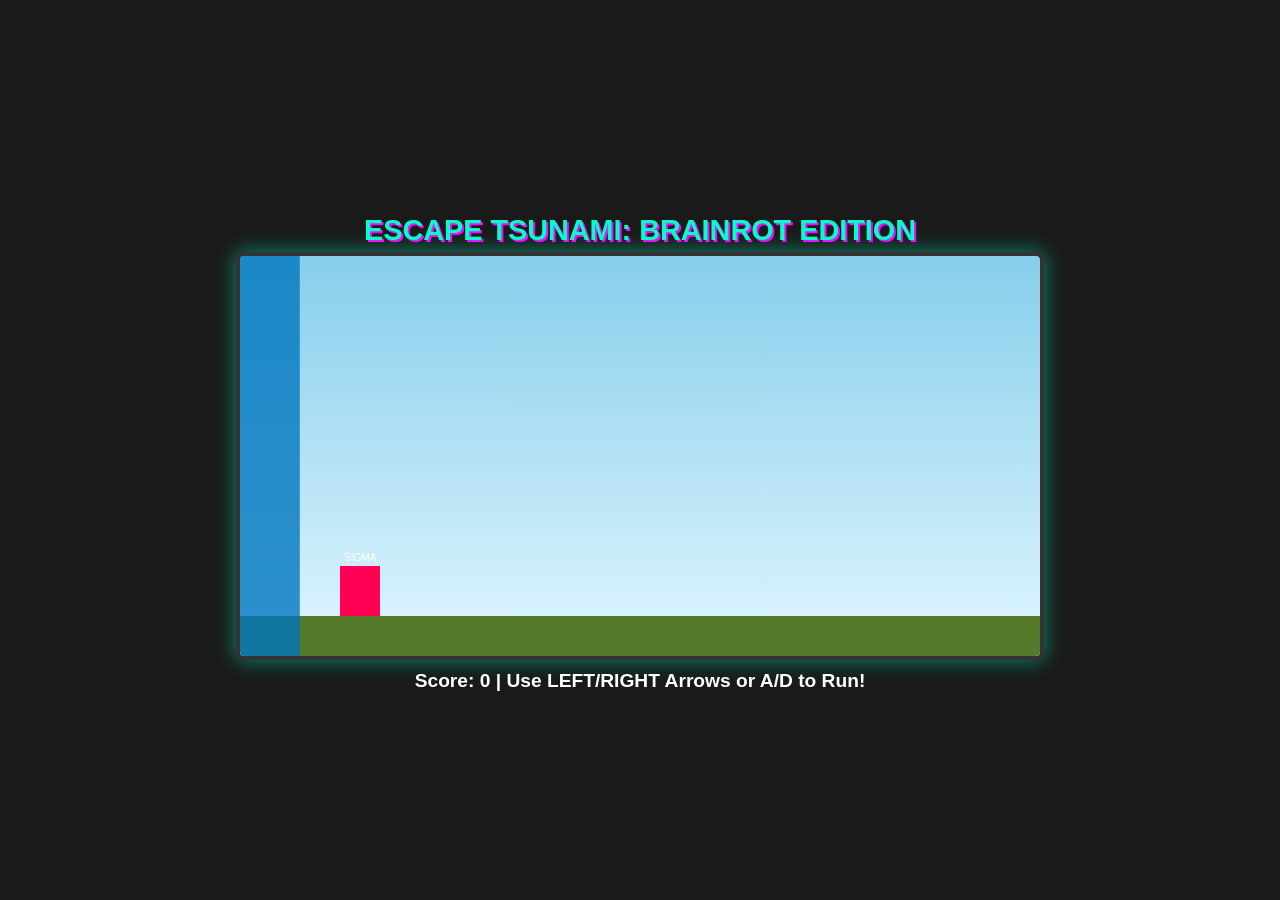
==== index.html @ 39f47ff9 "Revamp styling and game mechanics in index.html" ====
<!DOCTYPE html>
<html lang="en">
<head>
    <meta charset="UTF-8">
    <meta name="viewport" content="width=device-width, initial-scale=1.0">
    <title>Escape Tsunami: Brainrot Edition</title>
    <style>
        body {
            margin: 0;
            padding: 0;
            background: #1a1a1a;
            color: #ffffff;
            font-family: 'Segoe UI', Tahoma, Geneva, Verdana, sans-serif;
            display: flex;
            flex-direction: column;
            align-items: center;
            justify-content: center;
            height: 100vh;
            overflow: hidden;
        }
        h1 {
            margin: 5px;
            font-size: 1.8rem;
            color: #00ffcc;
            text-shadow: 2px 2px #ff00ff;
        }
        #game-container {
            position: relative;
            box-shadow: 0 0 20px rgba(0, 255, 204, 0.5);
            border: 4px solid #333;
            border-radius: 8px;
            overflow: hidden;
        }
        canvas {
            background: linear-gradient(to bottom, #87CEEB, #E0F6FF);
            display: block;
        }
        #ui {
            margin-top: 10px;
            font-size: 1.2rem;
            font-weight: bold;
        }
    </style>
</head>
<body>

    <h1>ESCAPE TSUNAMI: BRAINROT EDITION</h1>
    <div id="game-container">
        <canvas id="gameCanvas" width="800" height="400"></canvas>
    </div>
    <div id="ui">Score: <span id="scoreVal">0</span> | Use LEFT/RIGHT Arrows or A/D to Run!</div>

    <script>
        const canvas = document.getElementById("gameCanvas");
        const ctx = canvas.getContext("2d");
        const scoreEl = document.getElementById("scoreVal");

        let score = 0;
        let isGameOver = false;

        // Player object
        let player = {
            x: 100,
            y: 310,
            width: 40,
            height: 50,
            speed: 6,
            dx: 0,
            color: "#ff0055"
        };

        // Tsunami wave chasing the player
        let tsunami = {
            x: -300,
            y: 0,
            width: 250,
            height: 400,
            speed: 1.8
        };

        // Collectibles (Meme items)
        let collectibles = [];
        let spawnTimer = 0;

        let keys = {};

        window.addEventListener("keydown", (e) => {
            keys[e.key] = true;
            if (e.key === " " && isGameOver) {
                resetGame();
            }
        });

        window.addEventListener("keyup", (e) => {
            keys[e.key] = false;
        });

        function spawnCollectible() {
            collectibles.push({
                x: canvas.width + Math.random() * 200,
                y: 320,
                width: 30,
                height: 30,
                text: ["SKIBIDI", "RIZZ", "SIGMA", "GYATT"][Math.floor(Math.random() * 4)]
            });
        }

        function update() {
            if (isGameOver) return;

            // Player movement
            if (keys["ArrowLeft"] || keys["a"] || keys["A"]) {
                player.x -= player.speed;
            }
            if (keys["ArrowRight"] || keys["d"] || keys["D"]) {
                player.x += player.speed;
            }

            // Boundaries
            if (player.x < 0) player.x = 0;
            if (player.x > canvas.width - player.width) player.x = canvas.width - player.width;

            // Tsunami advances slowly, speeds up with score
            tsunami.x += tsunami.speed + (score * 0.02);

            // Check if tsunami catches player
            if (tsunami.x + tsunami.width > player.x) {
                isGameOver = true;
            }

            // Spawn collectibles
            spawnTimer++;
            if (spawnTimer > 90) {
                spawnCollectible();
                spawnTimer = 0;
            }

            // Move and check collectibles
            for (let i = collectibles.length - 1; i >= 0; i--) {
                collectibles[i].x -= 3;

                // Collision with player
                if (
                    player.x < collectibles[i].x + collectibles[i].width &&
                    player.x + player.width > collectibles[i].x &&
                    player.y < collectibles[i].y + collectibles[i].height &&
                    player.y + player.height > collectibles[i].y
                ) {
                    score += 10;
                    scoreEl.innerText = score;
                    collectibles.splice(i, 1);
                } else if (collectibles[i] && collectibles[i].x < -50) {
                    collectibles.splice(i, 1);
                }
            }
        }

        function draw() {
            // Clear canvas
            ctx.clearRect(0, 0, canvas.width, canvas.height);

            // Draw ground
            ctx.fillStyle = "#557a2b";
            ctx.fillRect(0, 360, canvas.width, 40);

            // Draw player
            ctx.fillStyle = player.color;
            ctx.fillRect(player.x, player.y, player.width, player.height);
            ctx.fillStyle = "#ffffff";
            ctx.font = "10px sans-serif";
            ctx.fillText("SIGMA", player.x + 4, player.y - 5);

            // Draw collectibles
            ctx.fillStyle = "#ffd700";
            ctx.font = "12px bold sans-serif";
            collectibles.forEach(item => {
                ctx.fillRect(item.x, item.y, item.width, item.height);
                ctx.fillStyle = "#000";
                ctx.fillText(item.text, item.x - 5, item.y - 5);
                ctx.fillStyle = "#ffd700";
            });

            // Draw Tsunami Wave
            ctx.fillStyle = "rgba(0, 119, 190, 0.8)";
            ctx.fillRect(tsunami.x, tsunami.y, tsunami.width, tsunami.height);
            ctx.fillStyle = "#ffffff";
            ctx.font = "20px bold sans-serif";
            ctx.fillText("TSUNAMI OF RIZZ", tsunami.x + 20, 50);

            // Game Over screen
            if (isGameOver) {
                ctx.fillStyle = "rgba(0, 0, 0, 0.7)";
                ctx.fillRect(0, 0, canvas.width, canvas.height);
                ctx.fillStyle = "#ff0055";
                ctx.font = "30px sans-serif";
                ctx.fillText("GAME OVER - THE WAVE GOT YOU", 150, 180);
                ctx.fillStyle = "#ffffff";
                ctx.font = "16px sans-serif";
                ctx.fillText("Press SPACEBAR to restart", 290, 220);
            }
        }

        function resetGame() {
            player.x = 100;
            tsunami.x = -300;
            score = 0;
            scoreEl.innerText = score;
            collectibles = [];
            isGameOver = false;
        }

        function loop() {
            update();
            draw();
            requestAnimationFrame(loop);
        }

        loop();
    </script>
</body>
</html>
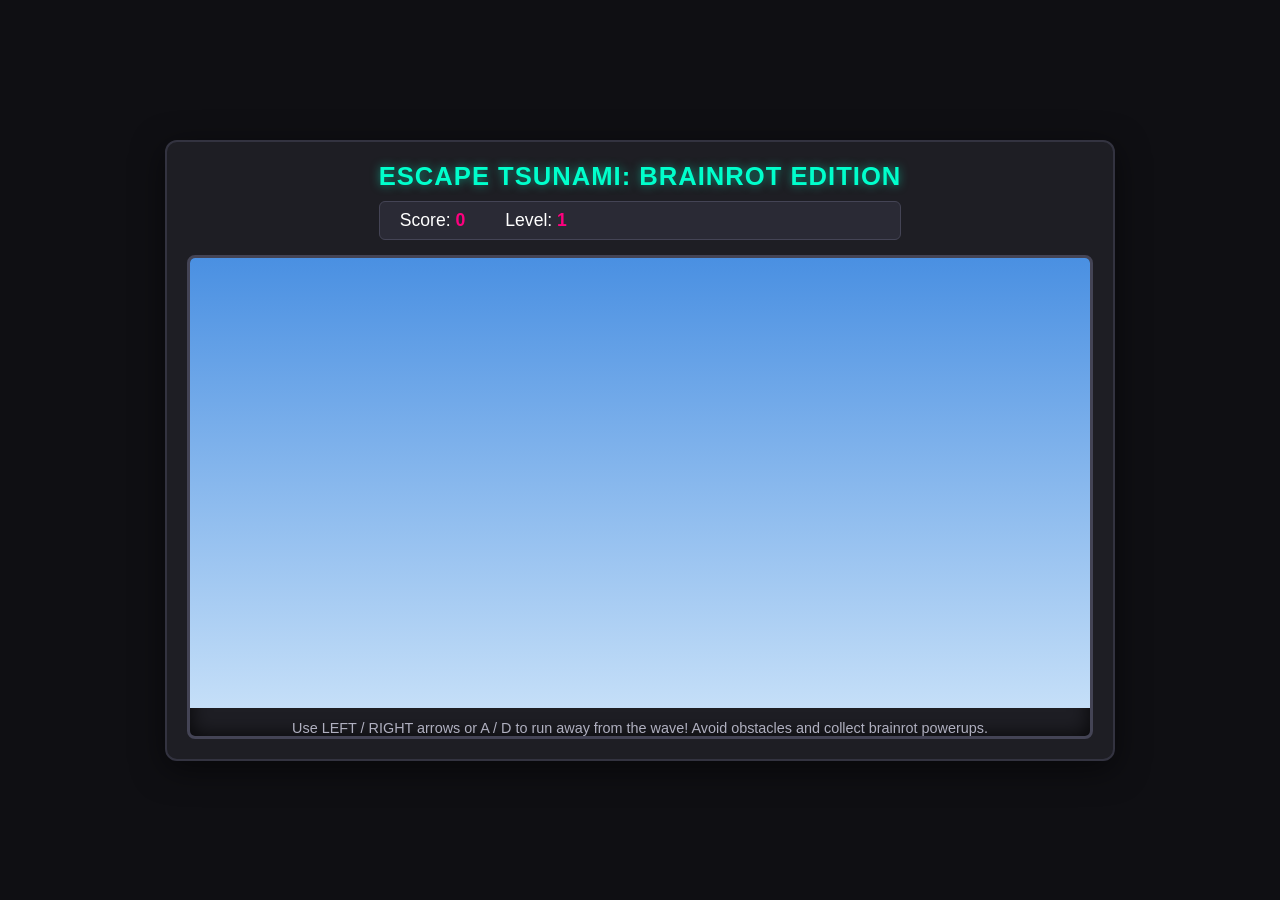
==== commit a69d7315: "Refactor index.html to use external stylesheet and script" ====
--- a/index.html
+++ b/index.html
@@ -4,218 +4,25 @@
     <meta charset="UTF-8">
     <meta name="viewport" content="width=device-width, initial-scale=1.0">
     <title>Escape Tsunami: Brainrot Edition</title>
-    <style>
-        body {
-            margin: 0;
-            padding: 0;
-            background: #1a1a1a;
-            color: #ffffff;
-            font-family: 'Segoe UI', Tahoma, Geneva, Verdana, sans-serif;
-            display: flex;
-            flex-direction: column;
-            align-items: center;
-            justify-content: center;
-            height: 100vh;
-            overflow: hidden;
-        }
-        h1 {
-            margin: 5px;
-            font-size: 1.8rem;
-            color: #00ffcc;
-            text-shadow: 2px 2px #ff00ff;
-        }
-        #game-container {
-            position: relative;
-            box-shadow: 0 0 20px rgba(0, 255, 204, 0.5);
-            border: 4px solid #333;
-            border-radius: 8px;
-            overflow: hidden;
-        }
-        canvas {
-            background: linear-gradient(to bottom, #87CEEB, #E0F6FF);
-            display: block;
-        }
-        #ui {
-            margin-top: 10px;
-            font-size: 1.2rem;
-            font-weight: bold;
-        }
-    </style>
+    <link rel="stylesheet" href="style.css">
 </head>
 <body>
 
-    <h1>ESCAPE TSUNAMI: BRAINROT EDITION</h1>
-    <div id="game-container">
-        <canvas id="gameCanvas" width="800" height="400"></canvas>
+    <div id="game-wrapper">
+        <header>
+            <h1>ESCAPE TSUNAMI: BRAINROT EDITION</h1>
+            <div id="stats-bar">
+                <span>Score: <strong id="scoreVal">0</strong></span>
+                <span>Level: <strong id="levelVal">1</strong></span>
+            </div>
+        </header>
+
+        <div id="game-container">
+            <canvas id="gameCanvas" width="900" height="450"></canvas>
+            <div id="instructions">Use LEFT / RIGHT arrows or A / D to run away from the wave! Avoid obstacles and collect brainrot powerups.</div>
+        </div>
     </div>
-    <div id="ui">Score: <span id="scoreVal">0</span> | Use LEFT/RIGHT Arrows or A/D to Run!</div>
 
-    <script>
-        const canvas = document.getElementById("gameCanvas");
-        const ctx = canvas.getContext("2d");
-        const scoreEl = document.getElementById("scoreVal");
-
-        let score = 0;
-        let isGameOver = false;
-
-        // Player object
-        let player = {
-            x: 100,
-            y: 310,
-            width: 40,
-            height: 50,
-            speed: 6,
-            dx: 0,
-            color: "#ff0055"
-        };
-
-        // Tsunami wave chasing the player
-        let tsunami = {
-            x: -300,
-            y: 0,
-            width: 250,
-            height: 400,
-            speed: 1.8
-        };
-
-        // Collectibles (Meme items)
-        let collectibles = [];
-        let spawnTimer = 0;
-
-        let keys = {};
-
-        window.addEventListener("keydown", (e) => {
-            keys[e.key] = true;
-            if (e.key === " " && isGameOver) {
-                resetGame();
-            }
-        });
-
-        window.addEventListener("keyup", (e) => {
-            keys[e.key] = false;
-        });
-
-        function spawnCollectible() {
-            collectibles.push({
-                x: canvas.width + Math.random() * 200,
-                y: 320,
-                width: 30,
-                height: 30,
-                text: ["SKIBIDI", "RIZZ", "SIGMA", "GYATT"][Math.floor(Math.random() * 4)]
-            });
-        }
-
-        function update() {
-            if (isGameOver) return;
-
-            // Player movement
-            if (keys["ArrowLeft"] || keys["a"] || keys["A"]) {
-                player.x -= player.speed;
-            }
-            if (keys["ArrowRight"] || keys["d"] || keys["D"]) {
-                player.x += player.speed;
-            }
-
-            // Boundaries
-            if (player.x < 0) player.x = 0;
-            if (player.x > canvas.width - player.width) player.x = canvas.width - player.width;
-
-            // Tsunami advances slowly, speeds up with score
-            tsunami.x += tsunami.speed + (score * 0.02);
-
-            // Check if tsunami catches player
-            if (tsunami.x + tsunami.width > player.x) {
-                isGameOver = true;
-            }
-
-            // Spawn collectibles
-            spawnTimer++;
-            if (spawnTimer > 90) {
-                spawnCollectible();
-                spawnTimer = 0;
-            }
-
-            // Move and check collectibles
-            for (let i = collectibles.length - 1; i >= 0; i--) {
-                collectibles[i].x -= 3;
-
-                // Collision with player
-                if (
-                    player.x < collectibles[i].x + collectibles[i].width &&
-                    player.x + player.width > collectibles[i].x &&
-                    player.y < collectibles[i].y + collectibles[i].height &&
-                    player.y + player.height > collectibles[i].y
-                ) {
-                    score += 10;
-                    scoreEl.innerText = score;
-                    collectibles.splice(i, 1);
-                } else if (collectibles[i] && collectibles[i].x < -50) {
-                    collectibles.splice(i, 1);
-                }
-            }
-        }
-
-        function draw() {
-            // Clear canvas
-            ctx.clearRect(0, 0, canvas.width, canvas.height);
-
-            // Draw ground
-            ctx.fillStyle = "#557a2b";
-            ctx.fillRect(0, 360, canvas.width, 40);
-
-            // Draw player
-            ctx.fillStyle = player.color;
-            ctx.fillRect(player.x, player.y, player.width, player.height);
-            ctx.fillStyle = "#ffffff";
-            ctx.font = "10px sans-serif";
-            ctx.fillText("SIGMA", player.x + 4, player.y - 5);
-
-            // Draw collectibles
-            ctx.fillStyle = "#ffd700";
-            ctx.font = "12px bold sans-serif";
-            collectibles.forEach(item => {
-                ctx.fillRect(item.x, item.y, item.width, item.height);
-                ctx.fillStyle = "#000";
-                ctx.fillText(item.text, item.x - 5, item.y - 5);
-                ctx.fillStyle = "#ffd700";
-            });
-
-            // Draw Tsunami Wave
-            ctx.fillStyle = "rgba(0, 119, 190, 0.8)";
-            ctx.fillRect(tsunami.x, tsunami.y, tsunami.width, tsunami.height);
-            ctx.fillStyle = "#ffffff";
-            ctx.font = "20px bold sans-serif";
-            ctx.fillText("TSUNAMI OF RIZZ", tsunami.x + 20, 50);
-
-            // Game Over screen
-            if (isGameOver) {
-                ctx.fillStyle = "rgba(0, 0, 0, 0.7)";
-                ctx.fillRect(0, 0, canvas.width, canvas.height);
-                ctx.fillStyle = "#ff0055";
-                ctx.font = "30px sans-serif";
-                ctx.fillText("GAME OVER - THE WAVE GOT YOU", 150, 180);
-                ctx.fillStyle = "#ffffff";
-                ctx.font = "16px sans-serif";
-                ctx.fillText("Press SPACEBAR to restart", 290, 220);
-            }
-        }
-
-        function resetGame() {
-            player.x = 100;
-            tsunami.x = -300;
-            score = 0;
-            scoreEl.innerText = score;
-            collectibles = [];
-            isGameOver = false;
-        }
-
-        function loop() {
-            update();
-            draw();
-            requestAnimationFrame(loop);
-        }
-
-        loop();
-    </script>
+    <script src="game.js"></script>
 </body>
 </html>
--- a/style.css
+++ b/style.css
@@ -0,0 +1,70 @@
+body {
+    margin: 0;
+    padding: 0;
+    background: #0f0f13;
+    color: #ffffff;
+    font-family: 'Segoe UI', Tahoma, Geneva, Verdana, sans-serif;
+    display: flex;
+    justify-content: center;
+    align-items: center;
+    height: 100vh;
+    overflow: hidden;
+}
+
+#game-wrapper {
+    display: flex;
+    flex-direction: column;
+    align-items: center;
+    background: #1e1e24;
+    padding: 20px;
+    border-radius: 12px;
+    box-shadow: 0 8px 32px rgba(0, 0, 0, 0.5);
+    border: 2px solid #333340;
+}
+
+header {
+    text-align: center;
+    margin-bottom: 15px;
+}
+
+h1 {
+    margin: 0 0 10px 0;
+    font-size: 1.6rem;
+    color: #00ffcc;
+    text-shadow: 0 0 10px rgba(0, 255, 204, 0.5);
+    letter-spacing: 1px;
+}
+
+#stats-bar {
+    display: flex;
+    gap: 40px;
+    font-size: 1.1rem;
+    background: #2a2a35;
+    padding: 8px 20px;
+    border-radius: 6px;
+    border: 1px solid #444455;
+}
+
+#stats-bar strong {
+    color: #ff007f;
+}
+
+#game-container {
+    position: relative;
+    border-radius: 8px;
+    overflow: hidden;
+    border: 3px solid #444455;
+    box-shadow: inset 0 0 20px rgba(0, 0, 0, 0.8);
+}
+
+canvas {
+    background: linear-gradient(to bottom, #4a90e2, #c5dff8);
+    display: block;
+}
+
+#instructions {
+    margin-top: 12px;
+    font-size: 0.9rem;
+    color: #b0b0c0;
+    text-align: center;
+}
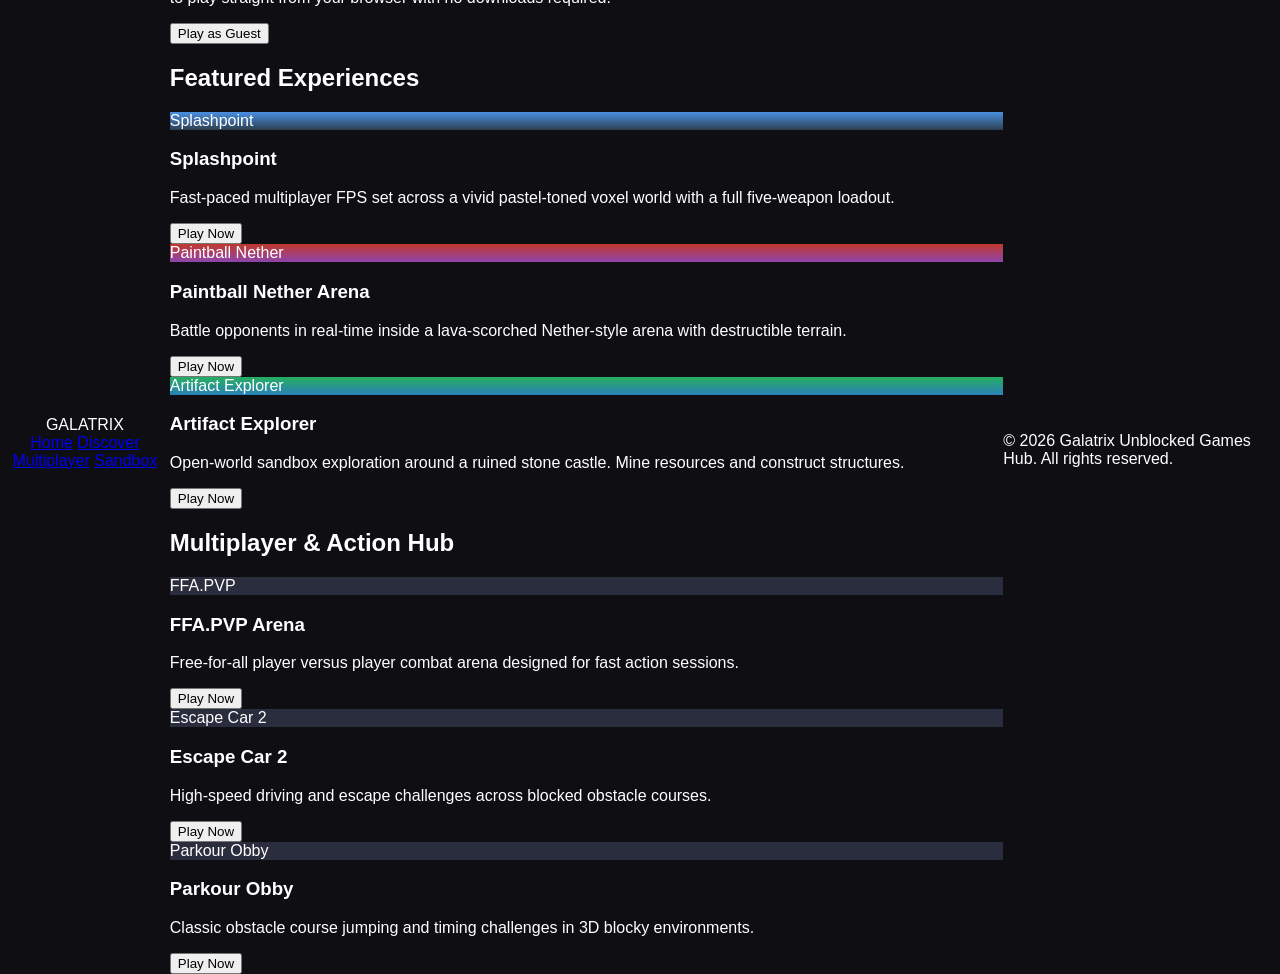
==== commit 4420d0ed: "Revise game title and update page content Updated the title and header for the game page, replacing " ====
--- a/index.html
+++ b/index.html
@@ -3,26 +3,91 @@
 <head>
     <meta charset="UTF-8">
     <meta name="viewport" content="width=device-width, initial-scale=1.0">
-    <title>Escape Tsunami: Brainrot Edition</title>
+    <title>Galatrix Unblocked - Voxel Sandbox Platform</title>
     <link rel="stylesheet" href="style.css">
 </head>
 <body>
 
-    <div id="game-wrapper">
-        <header>
-            <h1>ESCAPE TSUNAMI: BRAINROT EDITION</h1>
-            <div id="stats-bar">
-                <span>Score: <strong id="scoreVal">0</strong></span>
-                <span>Level: <strong id="levelVal">1</strong></span>
+    <header>
+        <div class="logo">GALATRIX</div>
+        <nav>
+            <a href="#" class="active">Home</a>
+            <a href="#games">Discover</a>
+            <a href="#multiplayer">Multiplayer</a>
+            <a href="#sandbox">Sandbox</a>
+        </nav>
+    </header>
+
+    <div class="container">
+        <div class="hero">
+            <h1>The Voxel Sandbox Universe You Can Play Anywhere</h1>
+            <p>Play free browser-based voxel sandbox platform games packed with blocky, immersive worlds. Unblocked and ready to play straight from your browser with no downloads required.</p>
+            <button class="btn" id="welcomeBtn">Play as Guest</button>
+        </div>
+
+        <h2 id="games">Featured Experiences</h2>
+        <div class="grid">
+            <div class="card">
+                <div class="card-img" style="background: linear-gradient(to bottom, #4a90e2, #2c3e50);">Splashpoint</div>
+                <div class="card-content">
+                    <h3>Splashpoint</h3>
+                    <p>Fast-paced multiplayer FPS set across a vivid pastel-toned voxel world with a full five-weapon loadout.</p>
+                    <button class="btn play-btn" data-game="Splashpoint">Play Now</button>
+                </div>
             </div>
-        </header>
 
-        <div id="game-container">
-            <canvas id="gameCanvas" width="900" height="450"></canvas>
-            <div id="instructions">Use LEFT / RIGHT arrows or A / D to run away from the wave! Avoid obstacles and collect brainrot powerups.</div>
+            <div class="card">
+                <div class="card-img" style="background: linear-gradient(to bottom, #c0392b, #8e44ad);">Paintball Nether</div>
+                <div class="card-content">
+                    <h3>Paintball Nether Arena</h3>
+                    <p>Battle opponents in real-time inside a lava-scorched Nether-style arena with destructible terrain.</p>
+                    <button class="btn play-btn" data-game="Paintball Nether Arena">Play Now</button>
+                </div>
+            </div>
+
+            <div class="card">
+                <div class="card-img" style="background: linear-gradient(to bottom, #27ae60, #2980b9);">Artifact Explorer</div>
+                <div class="card-content">
+                    <h3>Artifact Explorer</h3>
+                    <p>Open-world sandbox exploration around a ruined stone castle. Mine resources and construct structures.</p>
+                    <button class="btn play-btn" data-game="Artifact Explorer">Play Now</button>
+                </div>
+            </div>
+        </div>
+
+        <h2 id="multiplayer">Multiplayer & Action Hub</h2>
+        <div class="grid">
+            <div class="card">
+                <div class="card-img" style="background: #2a2d3d;">FFA.PVP</div>
+                <div class="card-content">
+                    <h3>FFA.PVP Arena</h3>
+                    <p>Free-for-all player versus player combat arena designed for fast action sessions.</p>
+                    <button class="btn play-btn" data-game="FFA.PVP Arena">Play Now</button>
+                </div>
+            </div>
+            <div class="card">
+                <div class="card-img" style="background: #2a2d3d;">Escape Car 2</div>
+                <div class="card-content">
+                    <h3>Escape Car 2</h3>
+                    <p>High-speed driving and escape challenges across blocked obstacle courses.</p>
+                    <button class="btn play-btn" data-game="Escape Car 2">Play Now</button>
+                </div>
+            </div>
+            <div class="card">
+                <div class="card-img" style="background: #2a2d3d;">Parkour Obby</div>
+                <div class="card-content">
+                    <h3>Parkour Obby</h3>
+                    <p>Classic obstacle course jumping and timing challenges in 3D blocky environments.</p>
+                    <button class="btn play-btn" data-game="Parkour Obby">Play Now</button>
+                </div>
+            </div>
         </div>
     </div>
 
-    <script src="game.js"></script>
+    <footer>
+        <p>&copy; 2026 Galatrix Unblocked Games Hub. All rights reserved.</p>
+    </footer>
+
+    <script src="app.js"></script>
 </body>
 </html>
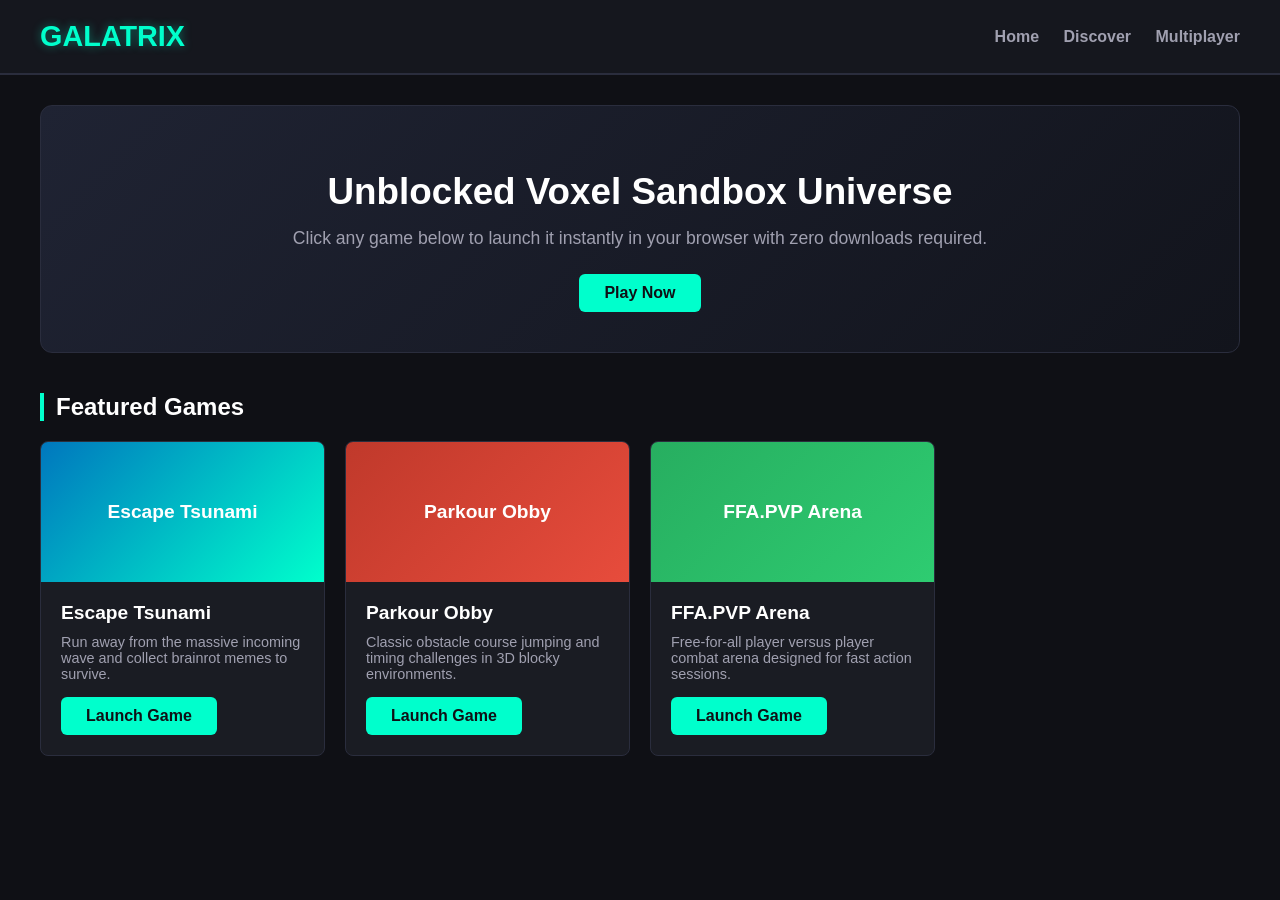
==== commit e62f1f5b: "Update index.html for game hub redesign" ====
--- a/index.html
+++ b/index.html
@@ -3,91 +3,315 @@
 <head>
     <meta charset="UTF-8">
     <meta name="viewport" content="width=device-width, initial-scale=1.0">
-    <title>Galatrix Unblocked - Voxel Sandbox Platform</title>
-    <link rel="stylesheet" href="style.css">
+    <title>Galatrix Unblocked Games Hub</title>
+    <style>
+        :root {
+            --bg-color: #0f1015;
+            --card-bg: #1a1c23;
+            --accent-color: #00ffcc;
+            --text-color: #ffffff;
+            --text-muted: #a0a0b0;
+        }
+        body {
+            margin: 0;
+            padding: 0;
+            background: var(--bg-color);
+            color: var(--text-color);
+            font-family: 'Segoe UI', Tahoma, Geneva, Verdana, sans-serif;
+        }
+        header {
+            background: #15171e;
+            padding: 20px 40px;
+            display: flex;
+            justify-content: space-between;
+            align-items: center;
+            border-bottom: 2px solid #2a2d3d;
+        }
+        .logo {
+            font-size: 1.8rem;
+            font-weight: bold;
+            color: var(--accent-color);
+            text-shadow: 0 0 10px rgba(0, 255, 204, 0.4);
+        }
+        nav a {
+            color: var(--text-muted);
+            text-decoration: none;
+            margin-left: 20px;
+            font-weight: 600;
+        }
+        nav a:hover {
+            color: var(--accent-color);
+        }
+        .container {
+            max-width: 1200px;
+            margin: 30px auto;
+            padding: 0 20px;
+        }
+        .hero {
+            background: linear-gradient(135deg, #1f2333, #12141c);
+            padding: 40px;
+            border-radius: 12px;
+            border: 1px solid #2a2d3d;
+            margin-bottom: 40px;
+            text-align: center;
+        }
+        .hero h1 {
+            font-size: 2.3rem;
+            margin-bottom: 15px;
+            color: var(--text-color);
+        }
+        .hero p {
+            color: var(--text-muted);
+            font-size: 1.1rem;
+            max-width: 800px;
+            margin: 0 auto 25px auto;
+        }
+        .btn {
+            background: var(--accent-color);
+            color: #0f1015;
+            padding: 10px 25px;
+            font-weight: bold;
+            border: none;
+            border-radius: 6px;
+            cursor: pointer;
+            font-size: 1rem;
+            transition: background 0.2s;
+        }
+        .btn:hover {
+            background: #00ccaa;
+        }
+        h2 {
+            border-left: 4px solid var(--accent-color);
+            padding-left: 12px;
+            margin-bottom: 20px;
+            font-size: 1.5rem;
+        }
+        .grid {
+            display: grid;
+            grid-template-columns: repeat(auto-fill, minmax(280px, 1fr));
+            gap: 20px;
+            margin-bottom: 40px;
+        }
+        .card {
+            background: var(--card-bg);
+            border-radius: 8px;
+            overflow: hidden;
+            border: 1px solid #2a2d3d;
+            transition: transform 0.2s, box-shadow 0.2s;
+        }
+        .card:hover {
+            transform: translateY(-5px);
+            box-shadow: 0 10px 20px rgba(0, 0, 0, 0.4);
+        }
+        .card-img {
+            height: 140px;
+            background: #2a2d3d;
+            display: flex;
+            align-items: center;
+            justify-content: center;
+            font-weight: bold;
+            color: #fff;
+            font-size: 1.2rem;
+        }
+        .card-content {
+            padding: 20px;
+        }
+        .card-content h3 {
+            margin: 0 0 10px 0;
+            font-size: 1.2rem;
+        }
+        .card-content p {
+            color: var(--text-muted);
+            font-size: 0.9rem;
+            margin: 0 0 15px 0;
+        }
+        /* Modal Popup Window for Games */
+        #gameModal {
+            position: fixed;
+            top: 0;
+            left: 0;
+            width: 100%;
+            height: 100%;
+            background: rgba(0,0,0,0.85);
+            display: none;
+            justify-content: center;
+            align-items: center;
+            z-index: 1000;
+        }
+        .modal-content {
+            width: 800px;
+            max-width: 95%;
+            background: #1a1c23;
+            border: 2px solid var(--accent-color);
+            border-radius: 8px;
+            overflow: hidden;
+            box-shadow: 0 0 30px rgba(0,255,204,0.3);
+        }
+        .modal-header {
+            background: #15171e;
+            padding: 15px 20px;
+            display: flex;
+            justify-content: space-between;
+            align-items: center;
+            border-bottom: 1px solid #2a2d3d;
+        }
+        .modal-header h3 {
+            margin: 0;
+            color: var(--accent-color);
+        }
+        #closeModal {
+            background: #ff0055;
+            color: white;
+            border: none;
+            padding: 6px 14px;
+            font-weight: bold;
+            cursor: pointer;
+            border-radius: 4px;
+        }
+        .modal-body {
+            padding: 25px;
+            text-align: center;
+        }
+        canvas {
+            background: linear-gradient(to bottom, #4a90e2, #c5dff8);
+            border-radius: 6px;
+            box-shadow: 0 0 15px rgba(0,0,0,0.5);
+            display: block;
+            margin: 0 auto;
+        }
+    </style>
 </head>
 <body>
 
     <header>
         <div class="logo">GALATRIX</div>
         <nav>
-            <a href="#" class="active">Home</a>
-            <a href="#games">Discover</a>
-            <a href="#multiplayer">Multiplayer</a>
-            <a href="#sandbox">Sandbox</a>
+            <a href="#">Home</a>
+            <a href="#">Discover</a>
+            <a href="#">Multiplayer</a>
         </nav>
     </header>
 
     <div class="container">
         <div class="hero">
-            <h1>The Voxel Sandbox Universe You Can Play Anywhere</h1>
-            <p>Play free browser-based voxel sandbox platform games packed with blocky, immersive worlds. Unblocked and ready to play straight from your browser with no downloads required.</p>
-            <button class="btn" id="welcomeBtn">Play as Guest</button>
+            <h1>Unblocked Voxel Sandbox Universe</h1>
+            <p>Click any game below to launch it instantly in your browser with zero downloads required.</p>
+            <button class="btn" onclick="alert('Select any game card below to start playing!')">Play Now</button>
         </div>
 
-        <h2 id="games">Featured Experiences</h2>
+        <h2>Featured Games</h2>
         <div class="grid">
             <div class="card">
-                <div class="card-img" style="background: linear-gradient(to bottom, #4a90e2, #2c3e50);">Splashpoint</div>
+                <div class="card-img" style="background: linear-gradient(135deg, #0077be, #00ffcc);">Escape Tsunami</div>
                 <div class="card-content">
-                    <h3>Splashpoint</h3>
-                    <p>Fast-paced multiplayer FPS set across a vivid pastel-toned voxel world with a full five-weapon loadout.</p>
-                    <button class="btn play-btn" data-game="Splashpoint">Play Now</button>
+                    <h3>Escape Tsunami</h3>
+                    <p>Run away from the massive incoming wave and collect brainrot memes to survive.</p>
+                    <button class="btn play-btn" data-game="Escape Tsunami">Launch Game</button>
                 </div>
             </div>
 
             <div class="card">
-                <div class="card-img" style="background: linear-gradient(to bottom, #c0392b, #8e44ad);">Paintball Nether</div>
+                <div class="card-img" style="background: linear-gradient(135deg, #c0392b, #e74c3c);">Parkour Obby</div>
                 <div class="card-content">
-                    <h3>Paintball Nether Arena</h3>
-                    <p>Battle opponents in real-time inside a lava-scorched Nether-style arena with destructible terrain.</p>
-                    <button class="btn play-btn" data-game="Paintball Nether Arena">Play Now</button>
+                    <h3>Parkour Obby</h3>
+                    <p>Classic obstacle course jumping and timing challenges in 3D blocky environments.</p>
+                    <button class="btn play-btn" data-game="Parkour Obby">Launch Game</button>
                 </div>
             </div>
 
             <div class="card">
-                <div class="card-img" style="background: linear-gradient(to bottom, #27ae60, #2980b9);">Artifact Explorer</div>
-                <div class="card-content">
-                    <h3>Artifact Explorer</h3>
-                    <p>Open-world sandbox exploration around a ruined stone castle. Mine resources and construct structures.</p>
-                    <button class="btn play-btn" data-game="Artifact Explorer">Play Now</button>
-                </div>
-            </div>
-        </div>
-
-        <h2 id="multiplayer">Multiplayer & Action Hub</h2>
-        <div class="grid">
-            <div class="card">
-                <div class="card-img" style="background: #2a2d3d;">FFA.PVP</div>
+                <div class="card-img" style="background: linear-gradient(135deg, #27ae60, #2ecc71);">FFA.PVP Arena</div>
                 <div class="card-content">
                     <h3>FFA.PVP Arena</h3>
                     <p>Free-for-all player versus player combat arena designed for fast action sessions.</p>
-                    <button class="btn play-btn" data-game="FFA.PVP Arena">Play Now</button>
-                </div>
-            </div>
-            <div class="card">
-                <div class="card-img" style="background: #2a2d3d;">Escape Car 2</div>
-                <div class="card-content">
-                    <h3>Escape Car 2</h3>
-                    <p>High-speed driving and escape challenges across blocked obstacle courses.</p>
-                    <button class="btn play-btn" data-game="Escape Car 2">Play Now</button>
-                </div>
-            </div>
-            <div class="card">
-                <div class="card-img" style="background: #2a2d3d;">Parkour Obby</div>
-                <div class="card-content">
-                    <h3>Parkour Obby</h3>
-                    <p>Classic obstacle course jumping and timing challenges in 3D blocky environments.</p>
-                    <button class="btn play-btn" data-game="Parkour Obby">Play Now</button>
+                    <button class="btn play-btn" data-game="FFA.PVP Arena">Launch Game</button>
                 </div>
             </div>
         </div>
     </div>
 
-    <footer>
-        <p>&copy; 2026 Galatrix Unblocked Games Hub. All rights reserved.</p>
-    </footer>
-
-    <script src="app.js"></script>
+    <!-- Game Modal Window -->
+    <div id="gameModal">
+        <div class="modal-content">
+            <div class="modal-header">
+                <h3 id="modalTitle">Game Title</h3>
+                <button id="closeModal">Close</button>
+            </div>
+            <div class="modal-body">
+                <p style="color: #a0a0b0; margin-bottom: 15px;">Use your mouse or keyboard to play!</p>
+                <canvas id="gameCanvas" width="700" height="350"></canvas>
+            </div>
+        </div>
+    </div>
+
+    <script>
+        const modal = document.getElementById("gameModal");
+        const closeModal = document.getElementById("closeModal");
+        const modalTitle = document.getElementById("modalTitle");
+        const playButtons = document.querySelectorAll(".play-btn");
+        const canvas = document.getElementById("gameCanvas");
+        const ctx = canvas.getContext("2d");
+
+        let animationId;
+        let isPlaying = false;
+
+        playButtons.forEach(button => {
+            button.addEventListener("click", (e) => {
+                const gameName = e.target.getAttribute("data-game");
+                modalTitle.innerText = gameName;
+                modal.style.display = "flex";
+                startMiniGame();
+            });
+        });
+
+        closeModal.addEventListener("click", () => {
+            modal.style.display = "none";
+            isPlaying = false;
+            cancelAnimationFrame(animationId);
+        });
+
+        function startMiniGame() {
+            isPlaying = true;
+            let playerX = 100;
+            let obstacleX = 650;
+            let score = 0;
+
+            window.addEventListener("keydown", (e) => {
+                if (e.key === "ArrowRight" || e.key === "d") playerX += 15;
+                if (e.key === "ArrowLeft" || e.key === "a") playerX -= 15;
+            });
+
+            function loop() {
+                if (!isPlaying) return;
+                ctx.clearRect(0, 0, canvas.width, canvas.height);
+
+                // Ground
+                ctx.fillStyle = "#2e7d32";
+                ctx.fillRect(0, 300, canvas.width, 50);
+
+                // Player
+                ctx.fillStyle = "#ff0055";
+                ctx.fillRect(playerX, 250, 35, 50);
+
+                // Obstacle
+                ctx.fillStyle = "#333333";
+                ctx.fillRect(obstacleX, 260, 30, 40);
+
+                obstacleX -= 5;
+                if (obstacleX < -50) {
+                    obstacleX = canvas.width + Math.random() * 100;
+                    score += 10;
+                }
+
+                // Score text
+                ctx.fillStyle = "#ffffff";
+                ctx.font = "bold 16px sans-serif";
+                ctx.fillText("Score: " + score, 20, 30);
+
+                animationId = requestAnimationFrame(loop);
+            }
+            loop();
+        }
+    </script>
 </body>
 </html>
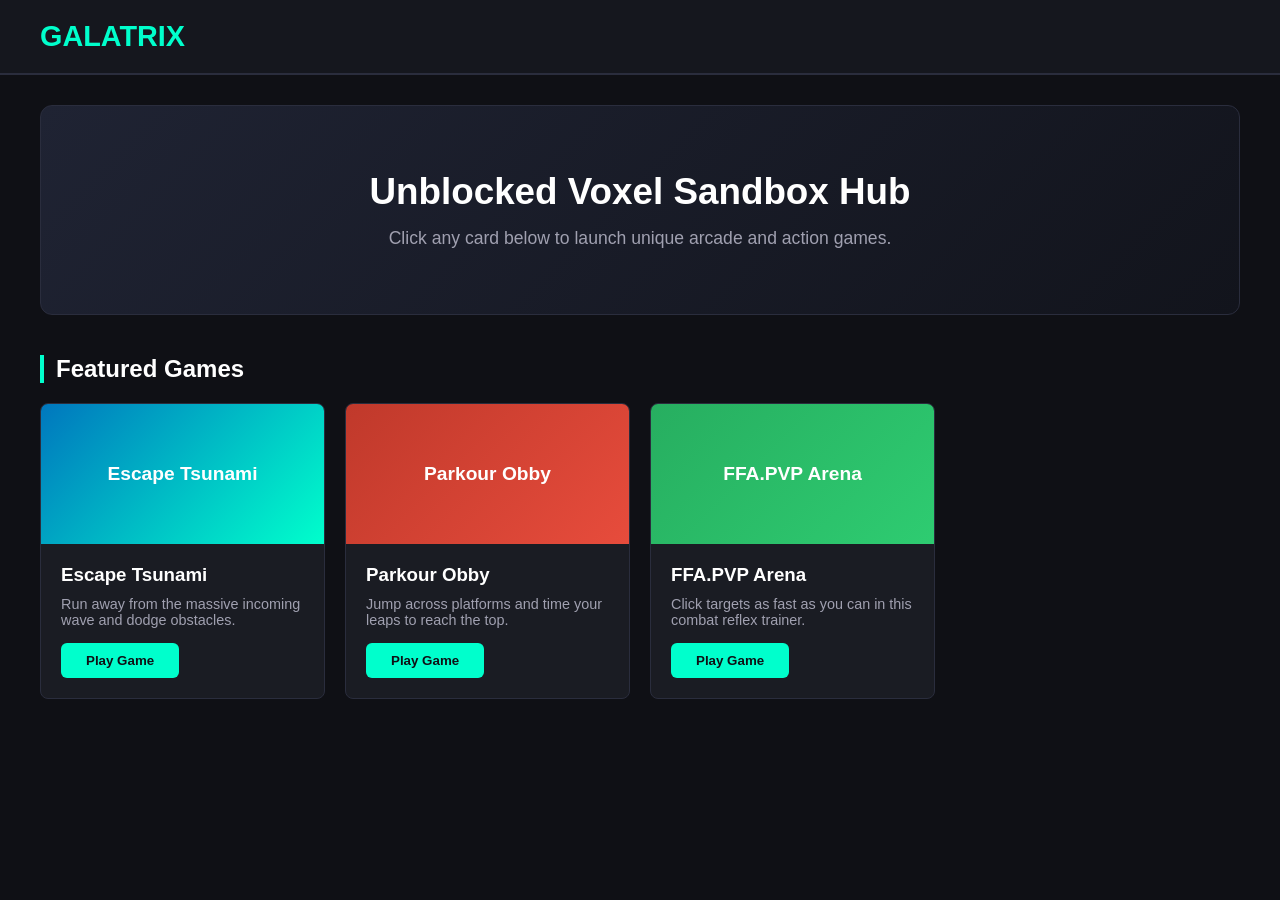
==== commit 6b4a4f15: "Revise game content and clean up unused styles Updated game descriptions and button functionalities." ====
--- a/index.html
+++ b/index.html
@@ -31,16 +31,6 @@
             font-size: 1.8rem;
             font-weight: bold;
             color: var(--accent-color);
-            text-shadow: 0 0 10px rgba(0, 255, 204, 0.4);
-        }
-        nav a {
-            color: var(--text-muted);
-            text-decoration: none;
-            margin-left: 20px;
-            font-weight: 600;
-        }
-        nav a:hover {
-            color: var(--accent-color);
         }
         .container {
             max-width: 1200px;
@@ -58,7 +48,6 @@
         .hero h1 {
             font-size: 2.3rem;
             margin-bottom: 15px;
-            color: var(--text-color);
         }
         .hero p {
             color: var(--text-muted);
@@ -74,8 +63,6 @@
             border: none;
             border-radius: 6px;
             cursor: pointer;
-            font-size: 1rem;
-            transition: background 0.2s;
         }
         .btn:hover {
             background: #00ccaa;
@@ -84,7 +71,6 @@
             border-left: 4px solid var(--accent-color);
             padding-left: 12px;
             margin-bottom: 20px;
-            font-size: 1.5rem;
         }
         .grid {
             display: grid;
@@ -97,11 +83,6 @@
             border-radius: 8px;
             overflow: hidden;
             border: 1px solid #2a2d3d;
-            transition: transform 0.2s, box-shadow 0.2s;
-        }
-        .card:hover {
-            transform: translateY(-5px);
-            box-shadow: 0 10px 20px rgba(0, 0, 0, 0.4);
         }
         .card-img {
             height: 140px;
@@ -118,14 +99,12 @@
         }
         .card-content h3 {
             margin: 0 0 10px 0;
-            font-size: 1.2rem;
         }
         .card-content p {
             color: var(--text-muted);
             font-size: 0.9rem;
             margin: 0 0 15px 0;
         }
-        /* Modal Popup Window for Games */
         #gameModal {
             position: fixed;
             top: 0;
@@ -145,7 +124,6 @@
             border: 2px solid var(--accent-color);
             border-radius: 8px;
             overflow: hidden;
-            box-shadow: 0 0 30px rgba(0,255,204,0.3);
         }
         .modal-header {
             background: #15171e;
@@ -173,9 +151,8 @@
             text-align: center;
         }
         canvas {
-            background: linear-gradient(to bottom, #4a90e2, #c5dff8);
+            background: #111;
             border-radius: 6px;
-            box-shadow: 0 0 15px rgba(0,0,0,0.5);
             display: block;
             margin: 0 auto;
         }
@@ -185,18 +162,12 @@
 
     <header>
         <div class="logo">GALATRIX</div>
-        <nav>
-            <a href="#">Home</a>
-            <a href="#">Discover</a>
-            <a href="#">Multiplayer</a>
-        </nav>
     </header>
 
     <div class="container">
         <div class="hero">
-            <h1>Unblocked Voxel Sandbox Universe</h1>
-            <p>Click any game below to launch it instantly in your browser with zero downloads required.</p>
-            <button class="btn" onclick="alert('Select any game card below to start playing!')">Play Now</button>
+            <h1>Unblocked Voxel Sandbox Hub</h1>
+            <p>Click any card below to launch unique arcade and action games.</p>
         </div>
 
         <h2>Featured Games</h2>
@@ -205,8 +176,8 @@
                 <div class="card-img" style="background: linear-gradient(135deg, #0077be, #00ffcc);">Escape Tsunami</div>
                 <div class="card-content">
                     <h3>Escape Tsunami</h3>
-                    <p>Run away from the massive incoming wave and collect brainrot memes to survive.</p>
-                    <button class="btn play-btn" data-game="Escape Tsunami">Launch Game</button>
+                    <p>Run away from the massive incoming wave and dodge obstacles.</p>
+                    <button class="btn play-btn" data-game="tsunami">Play Game</button>
                 </div>
             </div>
 
@@ -214,8 +185,8 @@
                 <div class="card-img" style="background: linear-gradient(135deg, #c0392b, #e74c3c);">Parkour Obby</div>
                 <div class="card-content">
                     <h3>Parkour Obby</h3>
-                    <p>Classic obstacle course jumping and timing challenges in 3D blocky environments.</p>
-                    <button class="btn play-btn" data-game="Parkour Obby">Launch Game</button>
+                    <p>Jump across platforms and time your leaps to reach the top.</p>
+                    <button class="btn play-btn" data-game="parkour">Play Game</button>
                 </div>
             </div>
 
@@ -223,14 +194,13 @@
                 <div class="card-img" style="background: linear-gradient(135deg, #27ae60, #2ecc71);">FFA.PVP Arena</div>
                 <div class="card-content">
                     <h3>FFA.PVP Arena</h3>
-                    <p>Free-for-all player versus player combat arena designed for fast action sessions.</p>
-                    <button class="btn play-btn" data-game="FFA.PVP Arena">Launch Game</button>
+                    <p>Click targets as fast as you can in this combat reflex trainer.</p>
+                    <button class="btn play-btn" data-game="pvp">Play Game</button>
                 </div>
             </div>
         </div>
     </div>
 
-    <!-- Game Modal Window -->
     <div id="gameModal">
         <div class="modal-content">
             <div class="modal-header">
@@ -238,7 +208,6 @@
                 <button id="closeModal">Close</button>
             </div>
             <div class="modal-body">
-                <p style="color: #a0a0b0; margin-bottom: 15px;">Use your mouse or keyboard to play!</p>
                 <canvas id="gameCanvas" width="700" height="350"></canvas>
             </div>
         </div>
@@ -248,69 +217,86 @@
         const modal = document.getElementById("gameModal");
         const closeModal = document.getElementById("closeModal");
         const modalTitle = document.getElementById("modalTitle");
-        const playButtons = document.querySelectorAll(".play-btn");
         const canvas = document.getElementById("gameCanvas");
         const ctx = canvas.getContext("2d");
-
-        let animationId;
-        let isPlaying = false;
-
-        playButtons.forEach(button => {
-            button.addEventListener("click", (e) => {
-                const gameName = e.target.getAttribute("data-game");
-                modalTitle.innerText = gameName;
+        let animationFrameId;
+        let currentGame = "";
+
+        document.querySelectorAll(".play-btn").forEach(btn => {
+            btn.addEventListener("click", (e) => {
+                currentGame = e.target.getAttribute("data-game");
                 modal.style.display = "flex";
-                startMiniGame();
+                if(currentGame === "tsunami") modalTitle.innerText = "Escape Tsunami";
+                if(currentGame === "parkour") modalTitle.innerText = "Parkour Obby";
+                if(currentGame === "pvp") modalTitle.innerText = "FFA.PVP Arena";
+                startSelectedGame();
             });
         });
 
         closeModal.addEventListener("click", () => {
             modal.style.display = "none";
-            isPlaying = false;
-            cancelAnimationFrame(animationId);
+            cancelAnimationFrame(animationFrameId);
         });
 
-        function startMiniGame() {
-            isPlaying = true;
-            let playerX = 100;
-            let obstacleX = 650;
-            let score = 0;
-
-            window.addEventListener("keydown", (e) => {
-                if (e.key === "ArrowRight" || e.key === "d") playerX += 15;
-                if (e.key === "ArrowLeft" || e.key === "a") playerX -= 15;
-            });
-
-            function loop() {
-                if (!isPlaying) return;
-                ctx.clearRect(0, 0, canvas.width, canvas.height);
-
-                // Ground
-                ctx.fillStyle = "#2e7d32";
-                ctx.fillRect(0, 300, canvas.width, 50);
-
-                // Player
-                ctx.fillStyle = "#ff0055";
-                ctx.fillRect(playerX, 250, 35, 50);
-
-                // Obstacle
-                ctx.fillStyle = "#333333";
-                ctx.fillRect(obstacleX, 260, 30, 40);
-
-                obstacleX -= 5;
-                if (obstacleX < -50) {
-                    obstacleX = canvas.width + Math.random() * 100;
-                    score += 10;
+        function startSelectedGame() {
+            cancelAnimationFrame(animationFrameId);
+
+            if (currentGame === "tsunami") {
+                let playerX = 100, obsX = 600, score = 0;
+                function loop() {
+                    ctx.clearRect(0, 0, canvas.width, canvas.height);
+                    ctx.fillStyle = "#2e7d32"; ctx.fillRect(0, 300, canvas.width, 50);
+                    ctx.fillStyle = "#ff0055"; ctx.fillRect(playerX, 250, 30, 50);
+                    ctx.fillStyle = "#333"; ctx.fillRect(obsX, 260, 25, 40);
+                    obsX -= 5;
+                    if(obsX < -50) { obsX = canvas.width + Math.random()*150; score += 10; }
+                    ctx.fillStyle = "#fff"; ctx.font = "16px sans-serif";
+                    ctx.fillText("Tsunami Score: " + score, 20, 30);
+                    animationFrameId = requestAnimationFrame(loop);
                 }
-
-                // Score text
-                ctx.fillStyle = "#ffffff";
-                ctx.font = "bold 16px sans-serif";
-                ctx.fillText("Score: " + score, 20, 30);
-
-                animationId = requestAnimationFrame(loop);
+                loop();
+            } 
+            else if (currentGame === "parkour") {
+                let py = 250, vy = 0, platX = 500, score = 0;
+                window.onkeydown = () => { if(py >= 250) vy = -10; };
+                function loop() {
+                    ctx.clearRect(0, 0, canvas.width, canvas.height);
+                    vy += 0.5; py += vy;
+                    if(py > 250) { py = 250; vy = 0; }
+                    ctx.fillStyle = "#1e90ff"; ctx.fillRect(100, py, 30, 30);
+                    ctx.fillStyle = "#f39c12"; ctx.fillRect(platX, 270, 60, 30);
+                    platX -= 4;
+                    if(platX < -60) { platX = canvas.width + 100; score += 15; }
+                    ctx.fillStyle = "#fff"; ctx.font = "16px sans-serif";
+                    ctx.fillText("Press Any Key to Jump | Score: " + score, 20, 30);
+                    animationFrameId = requestAnimationFrame(loop);
+                }
+                loop();
+            } 
+            else if (currentGame === "pvp") {
+                let targetX = 350, targetY = 175, score = 0;
+                canvas.onclick = (e) => {
+                    const rect = canvas.getBoundingClientRect();
+                    const mx = e.clientX - rect.left;
+                    const my = e.clientY - rect.top;
+                    if(Math.hypot(mx - targetX, my - targetY) < 25) {
+                        score += 100;
+                        targetX = Math.random() * 500 + 100;
+                        targetY = Math.random() * 200 + 75;
+                    }
+                };
+                function loop() {
+                    ctx.clearRect(0, 0, canvas.width, canvas.height);
+                    ctx.fillStyle = "#e74c3c";
+                    ctx.beginPath();
+                    ctx.arc(targetX, targetY, 25, 0, Math.PI * 2);
+                    ctx.fill();
+                    ctx.fillStyle = "#fff"; ctx.font = "16px sans-serif";
+                    ctx.fillText("Click the Target! Score: " + score, 20, 30);
+                    animationFrameId = requestAnimationFrame(loop);
+                }
+                loop();
             }
-            loop();
         }
     </script>
 </body>
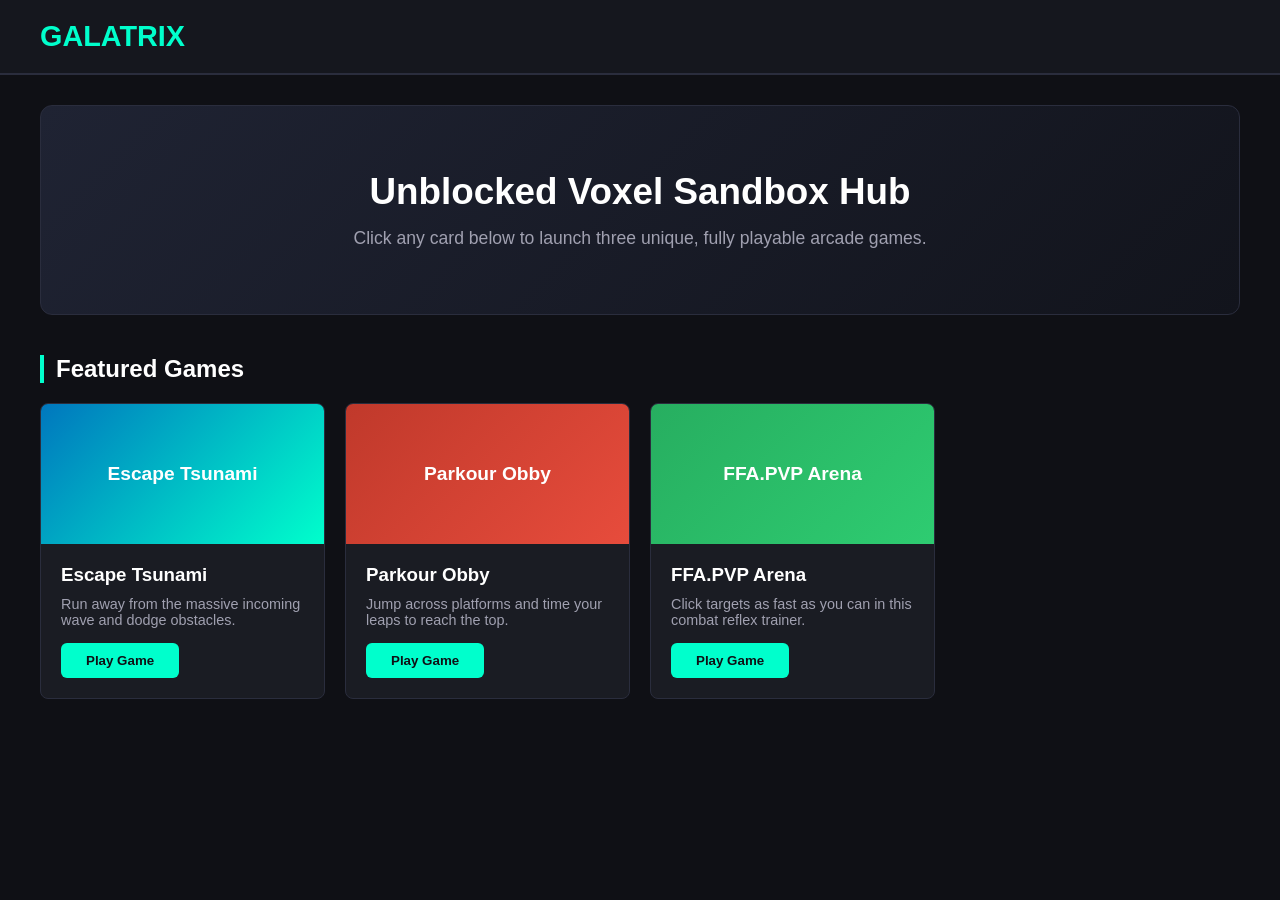
==== commit 2c128ffb: "Enhance game logic and update descriptions Updated game descriptions and added game logic for tsunam" ====
--- a/index.html
+++ b/index.html
@@ -155,6 +155,7 @@
             border-radius: 6px;
             display: block;
             margin: 0 auto;
+            cursor: crosshair;
         }
     </style>
 </head>
@@ -167,7 +168,7 @@
     <div class="container">
         <div class="hero">
             <h1>Unblocked Voxel Sandbox Hub</h1>
-            <p>Click any card below to launch unique arcade and action games.</p>
+            <p>Click any card below to launch three unique, fully playable arcade games.</p>
         </div>
 
         <h2>Featured Games</h2>
@@ -240,63 +241,167 @@
 
         function startSelectedGame() {
             cancelAnimationFrame(animationFrameId);
-
-            if (currentGame === "tsunami") {
-                let playerX = 100, obsX = 600, score = 0;
-                function loop() {
-                    ctx.clearRect(0, 0, canvas.width, canvas.height);
-                    ctx.fillStyle = "#2e7d32"; ctx.fillRect(0, 300, canvas.width, 50);
-                    ctx.fillStyle = "#ff0055"; ctx.fillRect(playerX, 250, 30, 50);
-                    ctx.fillStyle = "#333"; ctx.fillRect(obsX, 260, 25, 40);
-                    obsX -= 5;
-                    if(obsX < -50) { obsX = canvas.width + Math.random()*150; score += 10; }
-                    ctx.fillStyle = "#fff"; ctx.font = "16px sans-serif";
-                    ctx.fillText("Tsunami Score: " + score, 20, 30);
-                    animationFrameId = requestAnimationFrame(loop);
+            if(currentGame === "tsunami") runTsunamiGame();
+            if(currentGame === "parkour") runParkourGame();
+            if(currentGame === "pvp") runPvpGame();
+        }
+
+        // GAME 1: ESCAPE TSUNAMI
+        function runTsunamiGame() {
+            let playerX = 150, playerY = 250, isJumping = false, jumpVel = 0;
+            let obstacleX = 700, score = 0;
+            let keys = {};
+
+            window.onkeydown = e => keys[e.key] = true;
+            window.onkeyup = e => keys[e.key] = false;
+
+            function loop() {
+                if(modal.style.display === "none") return;
+                ctx.clearRect(0,0,canvas.width,canvas.height);
+
+                // Sky & Ground
+                ctx.fillStyle = "#87ceeb"; ctx.fillRect(0,0,canvas.width,canvas.height);
+                ctx.fillStyle = "#2e7d32"; ctx.fillRect(0,300,canvas.width,50);
+
+                // Controls & Physics
+                if((keys["ArrowUp"] || keys[" "] || keys["w"]) && !isJumping) {
+                    isJumping = true;
+                    jumpVel = -12;
                 }
-                loop();
-            } 
-            else if (currentGame === "parkour") {
-                let py = 250, vy = 0, platX = 500, score = 0;
-                window.onkeydown = () => { if(py >= 250) vy = -10; };
-                function loop() {
-                    ctx.clearRect(0, 0, canvas.width, canvas.height);
-                    vy += 0.5; py += vy;
-                    if(py > 250) { py = 250; vy = 0; }
-                    ctx.fillStyle = "#1e90ff"; ctx.fillRect(100, py, 30, 30);
-                    ctx.fillStyle = "#f39c12"; ctx.fillRect(platX, 270, 60, 30);
-                    platX -= 4;
-                    if(platX < -60) { platX = canvas.width + 100; score += 15; }
-                    ctx.fillStyle = "#fff"; ctx.font = "16px sans-serif";
-                    ctx.fillText("Press Any Key to Jump | Score: " + score, 20, 30);
-                    animationFrameId = requestAnimationFrame(loop);
+                playerY += jumpVel;
+                jumpVel += 0.6;
+                if(playerY > 250) { playerY = 250; isJumping = false; }
+
+                obstacleX -= 5;
+                if(obstacleX < -40) { obstacleX = 700; score += 10; }
+
+                // Draw Player
+                ctx.fillStyle = "#ff0055";
+                ctx.fillRect(playerX, playerY, 30, 50);
+
+                // Draw Obstacle
+                ctx.fillStyle = "#333";
+                ctx.fillRect(obstacleX, 260, 30, 40);
+
+                // Score
+                ctx.fillStyle = "#fff";
+                ctx.font = "bold 16px sans-serif";
+                ctx.fillText("Score: " + score, 20, 30);
+                ctx.fillText("Controls: UP or SPACE to Jump", 20, 55);
+
+                animationFrameId = requestAnimationFrame(loop);
+            }
+            loop();
+        }
+
+        // GAME 2: PARKOUR OBBY
+        function runParkourGame() {
+            let playerX = 100, playerY = 250, isJumping = false, jumpVel = 0;
+            let platforms = [
+                {x: 300, y: 240, w: 100, h: 20},
+                {x: 500, y: 180, w: 100, h: 20},
+                {x: 700, y: 120, w: 100, h: 20}
+            ];
+            let score = 0;
+            let keys = {};
+
+            window.onkeydown = e => keys[e.key] = true;
+            window.onkeyup = e => keys[e.key] = false;
+
+            function loop() {
+                if(modal.style.display === "none") return;
+                ctx.clearRect(0,0,canvas.width,canvas.height);
+
+                ctx.fillStyle = "#1e1e2f"; ctx.fillRect(0,0,canvas.width,canvas.height);
+                ctx.fillStyle = "#444"; ctx.fillRect(0,300,canvas.width,50);
+
+                if((keys["ArrowLeft"] || keys["a"]) && playerX > 0) playerX -= 4;
+                if((keys["ArrowRight"] || keys["d"]) && playerX < canvas.width) playerX += 4;
+                if((keys["ArrowUp"] || keys[" "] || keys["w"]) && !isJumping) {
+                    isJumping = true;
+                    jumpVel = -10;
                 }
-                loop();
-            } 
-            else if (currentGame === "pvp") {
-                let targetX = 350, targetY = 175, score = 0;
-                canvas.onclick = (e) => {
-                    const rect = canvas.getBoundingClientRect();
-                    const mx = e.clientX - rect.left;
-                    const my = e.clientY - rect.top;
-                    if(Math.hypot(mx - targetX, my - targetY) < 25) {
-                        score += 100;
-                        targetX = Math.random() * 500 + 100;
-                        targetY = Math.random() * 200 + 75;
+
+                playerY += jumpVel;
+                jumpVel += 0.5;
+                if(playerY > 250) { playerY = 250; isJumping = false; }
+
+                // Move platforms left
+                platforms.forEach(p => {
+                    p.x -= 2;
+                    if(p.x < -100) { p.x = canvas.width + Math.random() * 100; p.y = 120 + Math.random() * 120; score += 5; }
+                    
+                    // Draw platform
+                    ctx.fillStyle = "#00ffcc";
+                    ctx.fillRect(p.x, p.y, p.w, p.h);
+
+                    // Collision
+                    if(playerX + 30 > p.x && playerX < p.x + p.w && playerY + 50 >= p.y && playerY + 50 <= p.y + 15 && jumpVel > 0) {
+                        playerY = p.y - 50;
+                        isJumping = false;
+                        jumpVel = 0;
                     }
-                };
-                function loop() {
-                    ctx.clearRect(0, 0, canvas.width, canvas.height);
-                    ctx.fillStyle = "#e74c3c";
-                    ctx.beginPath();
-                    ctx.arc(targetX, targetY, 25, 0, Math.PI * 2);
-                    ctx.fill();
-                    ctx.fillStyle = "#fff"; ctx.font = "16px sans-serif";
-                    ctx.fillText("Click the Target! Score: " + score, 20, 30);
-                    animationFrameId = requestAnimationFrame(loop);
+                });
+
+                // Draw Player
+                ctx.fillStyle = "#ff007f";
+                ctx.fillRect(playerX, playerY, 30, 50);
+
+                ctx.fillStyle = "#fff";
+                ctx.font = "bold 16px sans-serif";
+                ctx.fillText("Score: " + score, 20, 30);
+                ctx.fillText("Controls: A/D to Move, SPACE to Jump", 20, 55);
+
+                animationFrameId = requestAnimationFrame(loop);
+            }
+            loop();
+        }
+
+        // GAME 3: FFA.PVP ARENA (AIM TRAINER)
+        function runPvpGame() {
+            let score = 0;
+            let target = { x: 350, y: 175, radius: 25, timer: 0 };
+
+            canvas.onmousedown = (e) => {
+                const rect = canvas.getBoundingClientRect();
+                const mouseX = e.clientX - rect.left;
+                const mouseY = e.clientY - rect.top;
+                const dist = Math.hypot(mouseX - target.x, mouseY - target.y);
+                if(dist < target.radius) {
+                    score += 10;
+                    spawnTarget();
                 }
-                loop();
+            };
+
+            function spawnTarget() {
+                target.x = 50 + Math.random() * (canvas.width - 100);
+                target.y = 50 + Math.random() * (canvas.height - 100);
             }
+
+            function loop() {
+                if(modal.style.display === "none") return;
+                ctx.clearRect(0,0,canvas.width,canvas.height);
+
+                ctx.fillStyle = "#111827"; ctx.fillRect(0,0,canvas.width,canvas.height);
+
+                // Draw Target
+                ctx.fillStyle = "#ff0055";
+                ctx.beginPath();
+                ctx.arc(target.x, target.y, target.radius, 0, Math.PI * 2);
+                ctx.fill();
+                ctx.fillStyle = "#ffffff";
+                ctx.beginPath();
+                ctx.arc(target.x, target.y, target.radius * 0.4, 0, Math.PI * 2);
+                ctx.fill();
+
+                ctx.fillStyle = "#fff";
+                ctx.font = "bold 16px sans-serif";
+                ctx.fillText("Score: " + score, 20, 30);
+                ctx.fillText("Controls: Click the red targets as fast as you can!", 20, 55);
+
+                animationFrameId = requestAnimationFrame(loop);
+            }
+            loop();
         }
     </script>
 </body>
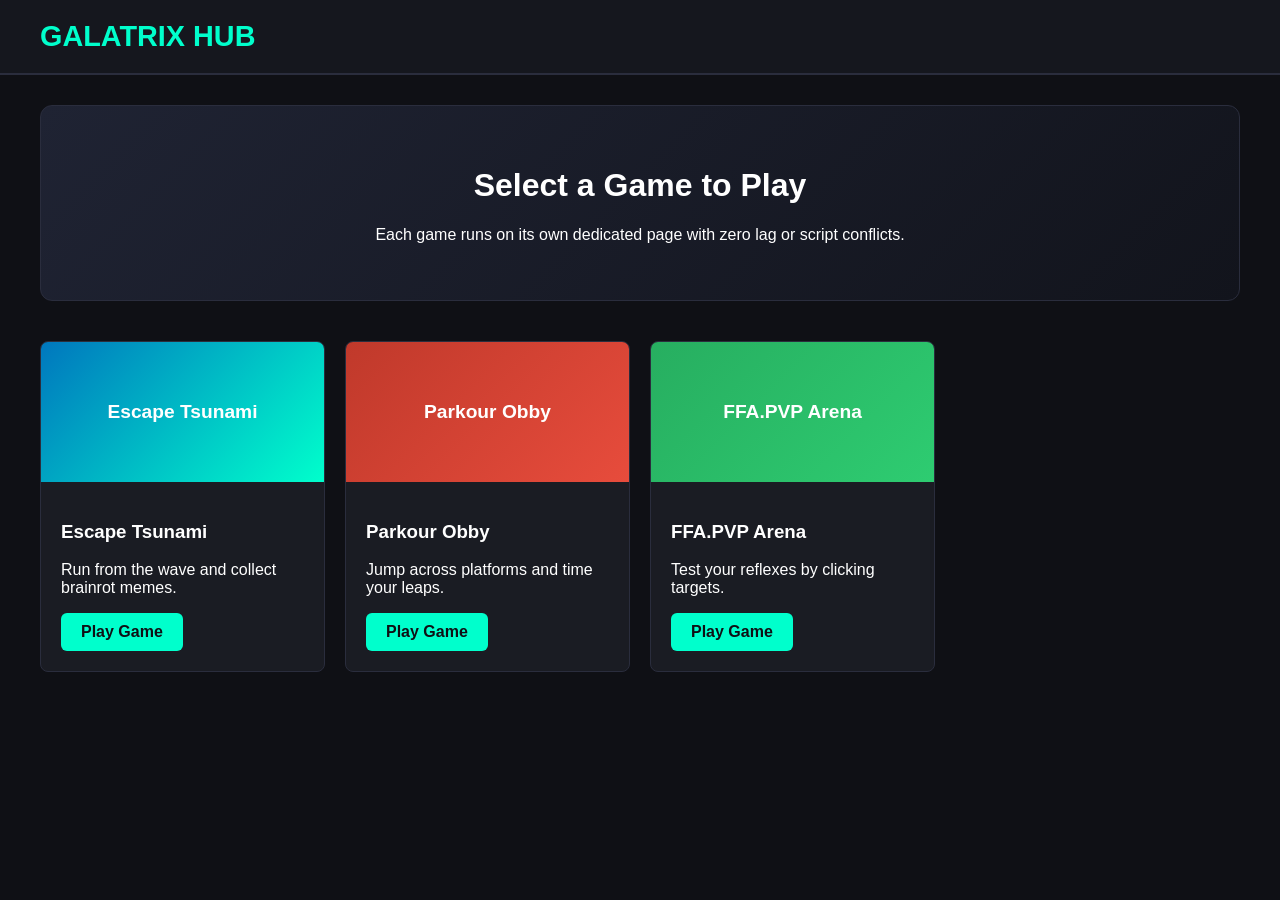
==== commit 96a0e38a: "Update index.html" ====
--- a/index.html
+++ b/index.html
@@ -5,404 +5,52 @@
     <meta name="viewport" content="width=device-width, initial-scale=1.0">
     <title>Galatrix Unblocked Games Hub</title>
     <style>
-        :root {
-            --bg-color: #0f1015;
-            --card-bg: #1a1c23;
-            --accent-color: #00ffcc;
-            --text-color: #ffffff;
-            --text-muted: #a0a0b0;
-        }
-        body {
-            margin: 0;
-            padding: 0;
-            background: var(--bg-color);
-            color: var(--text-color);
-            font-family: 'Segoe UI', Tahoma, Geneva, Verdana, sans-serif;
-        }
-        header {
-            background: #15171e;
-            padding: 20px 40px;
-            display: flex;
-            justify-content: space-between;
-            align-items: center;
-            border-bottom: 2px solid #2a2d3d;
-        }
-        .logo {
-            font-size: 1.8rem;
-            font-weight: bold;
-            color: var(--accent-color);
-        }
-        .container {
-            max-width: 1200px;
-            margin: 30px auto;
-            padding: 0 20px;
-        }
-        .hero {
-            background: linear-gradient(135deg, #1f2333, #12141c);
-            padding: 40px;
-            border-radius: 12px;
-            border: 1px solid #2a2d3d;
-            margin-bottom: 40px;
-            text-align: center;
-        }
-        .hero h1 {
-            font-size: 2.3rem;
-            margin-bottom: 15px;
-        }
-        .hero p {
-            color: var(--text-muted);
-            font-size: 1.1rem;
-            max-width: 800px;
-            margin: 0 auto 25px auto;
-        }
-        .btn {
-            background: var(--accent-color);
-            color: #0f1015;
-            padding: 10px 25px;
-            font-weight: bold;
-            border: none;
-            border-radius: 6px;
-            cursor: pointer;
-        }
-        .btn:hover {
-            background: #00ccaa;
-        }
-        h2 {
-            border-left: 4px solid var(--accent-color);
-            padding-left: 12px;
-            margin-bottom: 20px;
-        }
-        .grid {
-            display: grid;
-            grid-template-columns: repeat(auto-fill, minmax(280px, 1fr));
-            gap: 20px;
-            margin-bottom: 40px;
-        }
-        .card {
-            background: var(--card-bg);
-            border-radius: 8px;
-            overflow: hidden;
-            border: 1px solid #2a2d3d;
-        }
-        .card-img {
-            height: 140px;
-            background: #2a2d3d;
-            display: flex;
-            align-items: center;
-            justify-content: center;
-            font-weight: bold;
-            color: #fff;
-            font-size: 1.2rem;
-        }
-        .card-content {
-            padding: 20px;
-        }
-        .card-content h3 {
-            margin: 0 0 10px 0;
-        }
-        .card-content p {
-            color: var(--text-muted);
-            font-size: 0.9rem;
-            margin: 0 0 15px 0;
-        }
-        #gameModal {
-            position: fixed;
-            top: 0;
-            left: 0;
-            width: 100%;
-            height: 100%;
-            background: rgba(0,0,0,0.85);
-            display: none;
-            justify-content: center;
-            align-items: center;
-            z-index: 1000;
-        }
-        .modal-content {
-            width: 800px;
-            max-width: 95%;
-            background: #1a1c23;
-            border: 2px solid var(--accent-color);
-            border-radius: 8px;
-            overflow: hidden;
-        }
-        .modal-header {
-            background: #15171e;
-            padding: 15px 20px;
-            display: flex;
-            justify-content: space-between;
-            align-items: center;
-            border-bottom: 1px solid #2a2d3d;
-        }
-        .modal-header h3 {
-            margin: 0;
-            color: var(--accent-color);
-        }
-        #closeModal {
-            background: #ff0055;
-            color: white;
-            border: none;
-            padding: 6px 14px;
-            font-weight: bold;
-            cursor: pointer;
-            border-radius: 4px;
-        }
-        .modal-body {
-            padding: 25px;
-            text-align: center;
-        }
-        canvas {
-            background: #111;
-            border-radius: 6px;
-            display: block;
-            margin: 0 auto;
-            cursor: crosshair;
-        }
+        body { margin: 0; background: #0f1015; color: #fff; font-family: 'Segoe UI', Tahoma, Geneva, Verdana, sans-serif; }
+        header { background: #15171e; padding: 20px 40px; border-bottom: 2px solid #2a2d3d; }
+        .logo { font-size: 1.8rem; font-weight: bold; color: #00ffcc; }
+        .container { max-width: 1200px; margin: 30px auto; padding: 0 20px; }
+        .hero { background: linear-gradient(135deg, #1f2333, #12141c); padding: 40px; border-radius: 12px; border: 1px solid #2a2d3d; text-align: center; margin-bottom: 40px; }
+        .grid { display: grid; grid-template-columns: repeat(auto-fill, minmax(280px, 1fr)); gap: 20px; }
+        .card { background: #1a1c23; border-radius: 8px; border: 1px solid #2a2d3d; overflow: hidden; }
+        .card-img { height: 140px; background: #2a2d3d; display: flex; align-items: center; justify-content: center; font-weight: bold; font-size: 1.2rem; }
+        .card-content { padding: 20px; }
+        .btn { background: #00ffcc; color: #0f1015; padding: 10px 20px; font-weight: bold; border: none; border-radius: 6px; cursor: pointer; text-decoration: none; display: inline-block; }
+        .btn:hover { background: #00ccaa; }
     </style>
 </head>
 <body>
-
-    <header>
-        <div class="logo">GALATRIX</div>
-    </header>
-
+    <header><div class="logo">GALATRIX HUB</div></header>
     <div class="container">
         <div class="hero">
-            <h1>Unblocked Voxel Sandbox Hub</h1>
-            <p>Click any card below to launch three unique, fully playable arcade games.</p>
+            <h1>Select a Game to Play</h1>
+            <p>Each game runs on its own dedicated page with zero lag or script conflicts.</p>
         </div>
-
-        <h2>Featured Games</h2>
         <div class="grid">
             <div class="card">
                 <div class="card-img" style="background: linear-gradient(135deg, #0077be, #00ffcc);">Escape Tsunami</div>
                 <div class="card-content">
                     <h3>Escape Tsunami</h3>
-                    <p>Run away from the massive incoming wave and dodge obstacles.</p>
-                    <button class="btn play-btn" data-game="tsunami">Play Game</button>
+                    <p>Run from the wave and collect brainrot memes.</p>
+                    <a href="tsunami.html" class="btn">Play Game</a>
                 </div>
             </div>
-
             <div class="card">
                 <div class="card-img" style="background: linear-gradient(135deg, #c0392b, #e74c3c);">Parkour Obby</div>
                 <div class="card-content">
                     <h3>Parkour Obby</h3>
-                    <p>Jump across platforms and time your leaps to reach the top.</p>
-                    <button class="btn play-btn" data-game="parkour">Play Game</button>
+                    <p>Jump across platforms and time your leaps.</p>
+                    <a href="parkour.html" class="btn">Play Game</a>
                 </div>
             </div>
-
             <div class="card">
                 <div class="card-img" style="background: linear-gradient(135deg, #27ae60, #2ecc71);">FFA.PVP Arena</div>
                 <div class="card-content">
                     <h3>FFA.PVP Arena</h3>
-                    <p>Click targets as fast as you can in this combat reflex trainer.</p>
-                    <button class="btn play-btn" data-game="pvp">Play Game</button>
+                    <p>Test your reflexes by clicking targets.</p>
+                    <a href="pvp.html" class="btn">Play Game</a>
                 </div>
             </div>
         </div>
     </div>
-
-    <div id="gameModal">
-        <div class="modal-content">
-            <div class="modal-header">
-                <h3 id="modalTitle">Game Title</h3>
-                <button id="closeModal">Close</button>
-            </div>
-            <div class="modal-body">
-                <canvas id="gameCanvas" width="700" height="350"></canvas>
-            </div>
-        </div>
-    </div>
-
-    <script>
-        const modal = document.getElementById("gameModal");
-        const closeModal = document.getElementById("closeModal");
-        const modalTitle = document.getElementById("modalTitle");
-        const canvas = document.getElementById("gameCanvas");
-        const ctx = canvas.getContext("2d");
-        let animationFrameId;
-        let currentGame = "";
-
-        document.querySelectorAll(".play-btn").forEach(btn => {
-            btn.addEventListener("click", (e) => {
-                currentGame = e.target.getAttribute("data-game");
-                modal.style.display = "flex";
-                if(currentGame === "tsunami") modalTitle.innerText = "Escape Tsunami";
-                if(currentGame === "parkour") modalTitle.innerText = "Parkour Obby";
-                if(currentGame === "pvp") modalTitle.innerText = "FFA.PVP Arena";
-                startSelectedGame();
-            });
-        });
-
-        closeModal.addEventListener("click", () => {
-            modal.style.display = "none";
-            cancelAnimationFrame(animationFrameId);
-        });
-
-        function startSelectedGame() {
-            cancelAnimationFrame(animationFrameId);
-            if(currentGame === "tsunami") runTsunamiGame();
-            if(currentGame === "parkour") runParkourGame();
-            if(currentGame === "pvp") runPvpGame();
-        }
-
-        // GAME 1: ESCAPE TSUNAMI
-        function runTsunamiGame() {
-            let playerX = 150, playerY = 250, isJumping = false, jumpVel = 0;
-            let obstacleX = 700, score = 0;
-            let keys = {};
-
-            window.onkeydown = e => keys[e.key] = true;
-            window.onkeyup = e => keys[e.key] = false;
-
-            function loop() {
-                if(modal.style.display === "none") return;
-                ctx.clearRect(0,0,canvas.width,canvas.height);
-
-                // Sky & Ground
-                ctx.fillStyle = "#87ceeb"; ctx.fillRect(0,0,canvas.width,canvas.height);
-                ctx.fillStyle = "#2e7d32"; ctx.fillRect(0,300,canvas.width,50);
-
-                // Controls & Physics
-                if((keys["ArrowUp"] || keys[" "] || keys["w"]) && !isJumping) {
-                    isJumping = true;
-                    jumpVel = -12;
-                }
-                playerY += jumpVel;
-                jumpVel += 0.6;
-                if(playerY > 250) { playerY = 250; isJumping = false; }
-
-                obstacleX -= 5;
-                if(obstacleX < -40) { obstacleX = 700; score += 10; }
-
-                // Draw Player
-                ctx.fillStyle = "#ff0055";
-                ctx.fillRect(playerX, playerY, 30, 50);
-
-                // Draw Obstacle
-                ctx.fillStyle = "#333";
-                ctx.fillRect(obstacleX, 260, 30, 40);
-
-                // Score
-                ctx.fillStyle = "#fff";
-                ctx.font = "bold 16px sans-serif";
-                ctx.fillText("Score: " + score, 20, 30);
-                ctx.fillText("Controls: UP or SPACE to Jump", 20, 55);
-
-                animationFrameId = requestAnimationFrame(loop);
-            }
-            loop();
-        }
-
-        // GAME 2: PARKOUR OBBY
-        function runParkourGame() {
-            let playerX = 100, playerY = 250, isJumping = false, jumpVel = 0;
-            let platforms = [
-                {x: 300, y: 240, w: 100, h: 20},
-                {x: 500, y: 180, w: 100, h: 20},
-                {x: 700, y: 120, w: 100, h: 20}
-            ];
-            let score = 0;
-            let keys = {};
-
-            window.onkeydown = e => keys[e.key] = true;
-            window.onkeyup = e => keys[e.key] = false;
-
-            function loop() {
-                if(modal.style.display === "none") return;
-                ctx.clearRect(0,0,canvas.width,canvas.height);
-
-                ctx.fillStyle = "#1e1e2f"; ctx.fillRect(0,0,canvas.width,canvas.height);
-                ctx.fillStyle = "#444"; ctx.fillRect(0,300,canvas.width,50);
-
-                if((keys["ArrowLeft"] || keys["a"]) && playerX > 0) playerX -= 4;
-                if((keys["ArrowRight"] || keys["d"]) && playerX < canvas.width) playerX += 4;
-                if((keys["ArrowUp"] || keys[" "] || keys["w"]) && !isJumping) {
-                    isJumping = true;
-                    jumpVel = -10;
-                }
-
-                playerY += jumpVel;
-                jumpVel += 0.5;
-                if(playerY > 250) { playerY = 250; isJumping = false; }
-
-                // Move platforms left
-                platforms.forEach(p => {
-                    p.x -= 2;
-                    if(p.x < -100) { p.x = canvas.width + Math.random() * 100; p.y = 120 + Math.random() * 120; score += 5; }
-                    
-                    // Draw platform
-                    ctx.fillStyle = "#00ffcc";
-                    ctx.fillRect(p.x, p.y, p.w, p.h);
-
-                    // Collision
-                    if(playerX + 30 > p.x && playerX < p.x + p.w && playerY + 50 >= p.y && playerY + 50 <= p.y + 15 && jumpVel > 0) {
-                        playerY = p.y - 50;
-                        isJumping = false;
-                        jumpVel = 0;
-                    }
-                });
-
-                // Draw Player
-                ctx.fillStyle = "#ff007f";
-                ctx.fillRect(playerX, playerY, 30, 50);
-
-                ctx.fillStyle = "#fff";
-                ctx.font = "bold 16px sans-serif";
-                ctx.fillText("Score: " + score, 20, 30);
-                ctx.fillText("Controls: A/D to Move, SPACE to Jump", 20, 55);
-
-                animationFrameId = requestAnimationFrame(loop);
-            }
-            loop();
-        }
-
-        // GAME 3: FFA.PVP ARENA (AIM TRAINER)
-        function runPvpGame() {
-            let score = 0;
-            let target = { x: 350, y: 175, radius: 25, timer: 0 };
-
-            canvas.onmousedown = (e) => {
-                const rect = canvas.getBoundingClientRect();
-                const mouseX = e.clientX - rect.left;
-                const mouseY = e.clientY - rect.top;
-                const dist = Math.hypot(mouseX - target.x, mouseY - target.y);
-                if(dist < target.radius) {
-                    score += 10;
-                    spawnTarget();
-                }
-            };
-
-            function spawnTarget() {
-                target.x = 50 + Math.random() * (canvas.width - 100);
-                target.y = 50 + Math.random() * (canvas.height - 100);
-            }
-
-            function loop() {
-                if(modal.style.display === "none") return;
-                ctx.clearRect(0,0,canvas.width,canvas.height);
-
-                ctx.fillStyle = "#111827"; ctx.fillRect(0,0,canvas.width,canvas.height);
-
-                // Draw Target
-                ctx.fillStyle = "#ff0055";
-                ctx.beginPath();
-                ctx.arc(target.x, target.y, target.radius, 0, Math.PI * 2);
-                ctx.fill();
-                ctx.fillStyle = "#ffffff";
-                ctx.beginPath();
-                ctx.arc(target.x, target.y, target.radius * 0.4, 0, Math.PI * 2);
-                ctx.fill();
-
-                ctx.fillStyle = "#fff";
-                ctx.font = "bold 16px sans-serif";
-                ctx.fillText("Score: " + score, 20, 30);
-                ctx.fillText("Controls: Click the red targets as fast as you can!", 20, 55);
-
-                animationFrameId = requestAnimationFrame(loop);
-            }
-            loop();
-        }
-    </script>
 </body>
 </html>
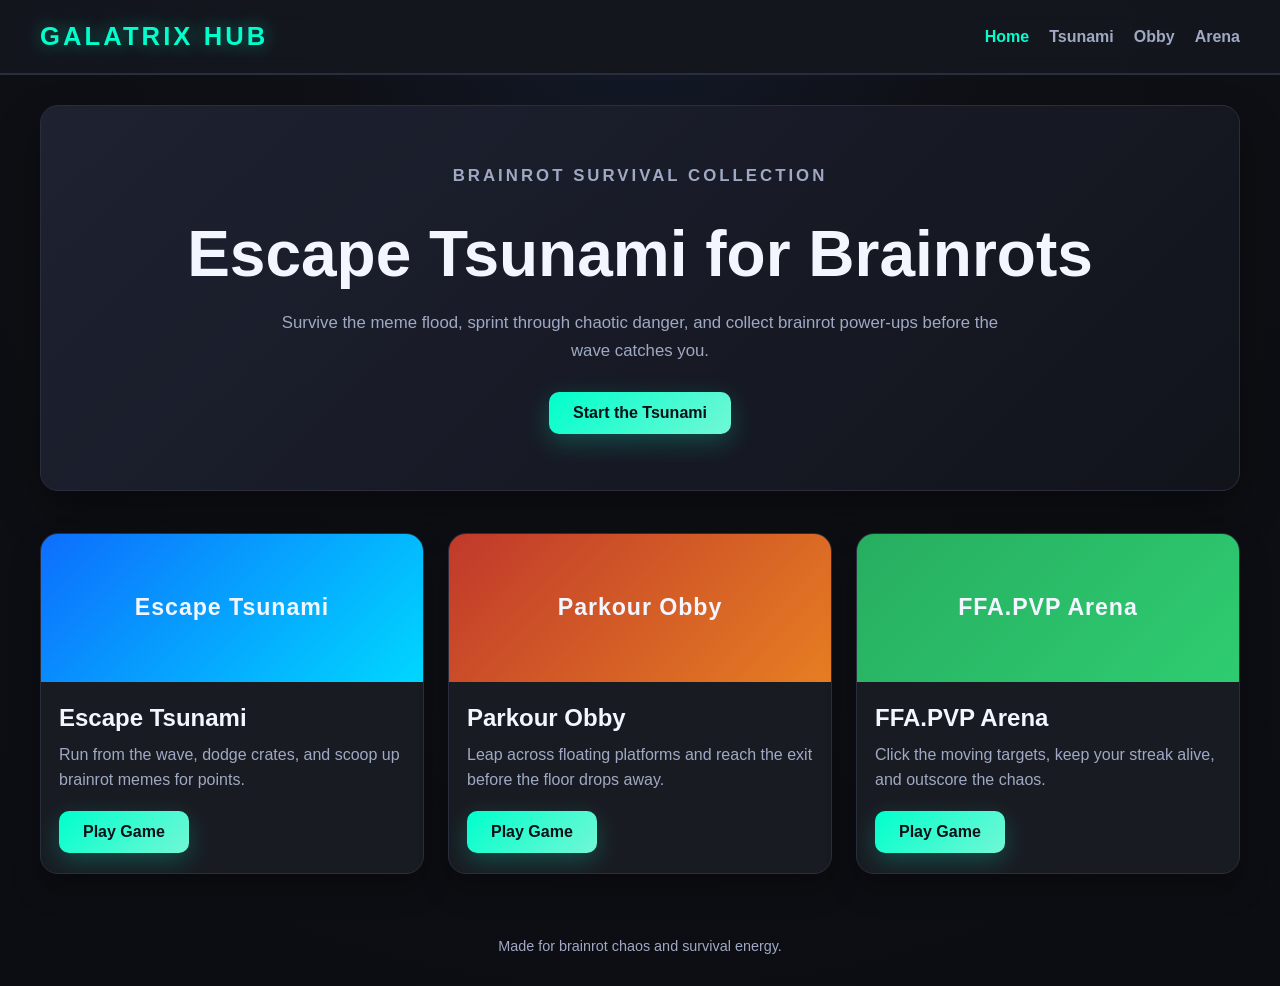
==== commit 5db70bb2: "Add a playable browser-based Escape Tsunami project with supporting game pages and refreshed landing" ====
--- a/index.html
+++ b/index.html
@@ -1,56 +1,67 @@
 <!DOCTYPE html>
 <html lang="en">
 <head>
-    <meta charset="UTF-8">
-    <meta name="viewport" content="width=device-width, initial-scale=1.0">
-    <title>Galatrix Unblocked Games Hub</title>
-    <style>
-        body { margin: 0; background: #0f1015; color: #fff; font-family: 'Segoe UI', Tahoma, Geneva, Verdana, sans-serif; }
-        header { background: #15171e; padding: 20px 40px; border-bottom: 2px solid #2a2d3d; }
-        .logo { font-size: 1.8rem; font-weight: bold; color: #00ffcc; }
-        .container { max-width: 1200px; margin: 30px auto; padding: 0 20px; }
-        .hero { background: linear-gradient(135deg, #1f2333, #12141c); padding: 40px; border-radius: 12px; border: 1px solid #2a2d3d; text-align: center; margin-bottom: 40px; }
-        .grid { display: grid; grid-template-columns: repeat(auto-fill, minmax(280px, 1fr)); gap: 20px; }
-        .card { background: #1a1c23; border-radius: 8px; border: 1px solid #2a2d3d; overflow: hidden; }
-        .card-img { height: 140px; background: #2a2d3d; display: flex; align-items: center; justify-content: center; font-weight: bold; font-size: 1.2rem; }
-        .card-content { padding: 20px; }
-        .btn { background: #00ffcc; color: #0f1015; padding: 10px 20px; font-weight: bold; border: none; border-radius: 6px; cursor: pointer; text-decoration: none; display: inline-block; }
-        .btn:hover { background: #00ccaa; }
-    </style>
+  <meta charset="UTF-8" />
+  <meta name="viewport" content="width=device-width, initial-scale=1.0" />
+  <title>Escape Tsunami for Brainrots</title>
+  <link rel="stylesheet" href="style.css" />
 </head>
-<body>
-    <header><div class="logo">GALATRIX HUB</div></header>
-    <div class="container">
-        <div class="hero">
-            <h1>Select a Game to Play</h1>
-            <p>Each game runs on its own dedicated page with zero lag or script conflicts.</p>
+<body class="home-page">
+  <header class="site-header">
+    <div class="brand">GALATRIX HUB</div>
+    <nav class="nav-links" aria-label="Main navigation">
+      <a href="index.html" class="active">Home</a>
+      <a href="tsunami.html">Tsunami</a>
+      <a href="parkour.html">Obby</a>
+      <a href="pvp.html">Arena</a>
+    </nav>
+  </header>
+
+  <main class="container">
+    <section class="hero">
+      <p class="eyebrow">Brainrot survival collection</p>
+      <h1>Escape Tsunami for Brainrots</h1>
+      <p>
+        Survive the meme flood, sprint through chaotic danger,
+        and collect brainrot power-ups before the wave catches you.
+      </p>
+      <a class="cta-btn" href="tsunami.html">Start the Tsunami</a>
+    </section>
+
+    <section class="games-grid">
+      <article class="game-card">
+        <div class="card-art art-tsunami">Escape Tsunami</div>
+        <div class="card-copy">
+          <h2>Escape Tsunami</h2>
+          <p>Run from the wave, dodge crates, and scoop up brainrot memes for points.</p>
+          <a class="game-btn" href="tsunami.html">Play Game</a>
         </div>
-        <div class="grid">
-            <div class="card">
-                <div class="card-img" style="background: linear-gradient(135deg, #0077be, #00ffcc);">Escape Tsunami</div>
-                <div class="card-content">
-                    <h3>Escape Tsunami</h3>
-                    <p>Run from the wave and collect brainrot memes.</p>
-                    <a href="tsunami.html" class="btn">Play Game</a>
-                </div>
-            </div>
-            <div class="card">
-                <div class="card-img" style="background: linear-gradient(135deg, #c0392b, #e74c3c);">Parkour Obby</div>
-                <div class="card-content">
-                    <h3>Parkour Obby</h3>
-                    <p>Jump across platforms and time your leaps.</p>
-                    <a href="parkour.html" class="btn">Play Game</a>
-                </div>
-            </div>
-            <div class="card">
-                <div class="card-img" style="background: linear-gradient(135deg, #27ae60, #2ecc71);">FFA.PVP Arena</div>
-                <div class="card-content">
-                    <h3>FFA.PVP Arena</h3>
-                    <p>Test your reflexes by clicking targets.</p>
-                    <a href="pvp.html" class="btn">Play Game</a>
-                </div>
-            </div>
+      </article>
+
+      <article class="game-card">
+        <div class="card-art art-obby">Parkour Obby</div>
+        <div class="card-copy">
+          <h2>Parkour Obby</h2>
+          <p>Leap across floating platforms and reach the exit before the floor drops away.</p>
+          <a class="game-btn" href="parkour.html">Play Game</a>
         </div>
-    </div>
+      </article>
+
+      <article class="game-card">
+        <div class="card-art art-pvp">FFA.PVP Arena</div>
+        <div class="card-copy">
+          <h2>FFA.PVP Arena</h2>
+          <p>Click the moving targets, keep your streak alive, and outscore the chaos.</p>
+          <a class="game-btn" href="pvp.html">Play Game</a>
+        </div>
+      </article>
+    </section>
+  </main>
+
+  <footer class="site-footer">
+    Made for brainrot chaos and survival energy.
+  </footer>
+
+  <script src="app.js"></script>
 </body>
 </html>
--- a/style.css
+++ b/style.css
@@ -0,0 +1,275 @@
+* {
+  box-sizing: border-box;
+}
+
+:root {
+  --bg: #0f1015;
+  --bg-soft: #171b25;
+  --panel: #1a1c23;
+  --panel-alt: #15171e;
+  --accent: #00ffcc;
+  --accent-2: #5ee5ff;
+  --danger: #ff4d6d;
+  --gold: #ffd166;
+  --text: #f3f6ff;
+  --muted: #a0a9c4;
+  --line: #2a2d3d;
+  --success: #45d483;
+}
+
+html, body {
+  margin: 0;
+  min-height: 100%;
+  font-family: 'Segoe UI', Tahoma, Geneva, Verdana, sans-serif;
+  background: radial-gradient(circle at top, #141a2a 0%, var(--bg) 30%, #0c0d12 100%);
+  color: var(--text);
+}
+
+body {
+  min-height: 100vh;
+}
+
+.home-page {
+  display: flex;
+  flex-direction: column;
+}
+
+.site-header {
+  display: flex;
+  align-items: center;
+  justify-content: space-between;
+  padding: 22px 40px;
+  background: rgba(21, 23, 30, 0.94);
+  border-bottom: 2px solid var(--line);
+  position: sticky;
+  top: 0;
+  z-index: 50;
+  backdrop-filter: blur(10px);
+}
+
+.brand {
+  color: var(--accent);
+  font-size: clamp(1.2rem, 2vw, 1.8rem);
+  font-weight: 800;
+  letter-spacing: 0.12em;
+  text-transform: uppercase;
+  text-shadow: 0 0 18px rgba(0, 255, 204, 0.45);
+}
+
+.nav-links {
+  display: flex;
+  flex-wrap: wrap;
+  gap: 20px;
+}
+
+.nav-links a {
+  color: var(--muted);
+  text-decoration: none;
+  font-weight: 700;
+  transition: color 0.2s ease;
+}
+
+.nav-links a:hover,
+.nav-links a.active {
+  color: var(--accent);
+}
+
+.container {
+  width: min(1200px, calc(100% - 32px));
+  margin: 30px auto 40px;
+}
+
+.hero {
+  background: linear-gradient(135deg, rgba(31, 35, 51, 0.92), rgba(18, 20, 28, 0.95));
+  border: 1px solid var(--line);
+  border-radius: 18px;
+  padding: clamp(24px, 5vw, 56px);
+  text-align: center;
+  box-shadow: 0 20px 40px rgba(0, 0, 0, 0.35);
+  margin-bottom: 42px;
+}
+
+.eyebrow {
+  margin: 0 0 12px;
+  text-transform: uppercase;
+  letter-spacing: 0.18em;
+  color: var(--accent);
+  font-size: 0.7rem;
+  font-weight: 700;
+}
+
+.hero h1 {
+  margin: 0 0 18px;
+  font-size: clamp(2.2rem, 5vw, 4rem);
+}
+
+.hero p {
+  max-width: 760px;
+  margin: 0 auto 26px;
+  color: var(--muted);
+  line-height: 1.7;
+  font-size: 1.05rem;
+}
+
+.cta-btn,
+.game-btn,
+.action-btn {
+  display: inline-block;
+  padding: 12px 24px;
+  border-radius: 10px;
+  background: linear-gradient(135deg, var(--accent), #72f7d5);
+  color: #081117;
+  text-decoration: none;
+  font-weight: 800;
+  border: none;
+  cursor: pointer;
+  transition: transform 0.15s ease, box-shadow 0.2s ease;
+  box-shadow: 0 8px 24px rgba(0, 255, 204, 0.22);
+}
+
+.cta-btn:hover,
+.game-btn:hover,
+.action-btn:hover {
+  transform: translateY(-2px);
+}
+
+.games-grid {
+  display: grid;
+  grid-template-columns: repeat(auto-fit, minmax(260px, 1fr));
+  gap: 24px;
+}
+
+.game-card {
+  background: rgba(26, 28, 35, 0.96);
+  border: 1px solid var(--line);
+  border-radius: 18px;
+  overflow: hidden;
+  box-shadow: 0 14px 30px rgba(0,0,0,0.28);
+  transition: transform 0.2s ease, border-color 0.2s ease;
+}
+
+.game-card:hover {
+  transform: translateY(-6px);
+  border-color: #47506b;
+}
+
+.card-art {
+  height: 148px;
+  display: flex;
+  align-items: center;
+  justify-content: center;
+  font-weight: 800;
+  font-size: 1.45rem;
+  letter-spacing: 0.04em;
+}
+
+.art-tsunami {
+  background: linear-gradient(135deg, #0d6efd, #00d7ff);
+}
+
+.art-obby {
+  background: linear-gradient(135deg, #c0392b, #e67e22);
+}
+
+.art-pvp {
+  background: linear-gradient(135deg, #27ae60, #2ecc71);
+}
+
+.card-copy {
+  padding: 22px 18px 20px;
+}
+
+.card-copy h2 {
+  margin: 0 0 10px;
+  font-size: 1.5rem;
+}
+
+.card-copy p {
+  margin: 0 0 18px;
+  line-height: 1.6;
+  color: var(--muted);
+}
+
+.site-footer {
+  text-align: center;
+  padding: 24px 16px 32px;
+  color: var(--muted);
+  font-size: 0.9rem;
+}
+
+.game-page {
+  padding-bottom: 32px;
+}
+
+.game-shell {
+  width: min(1000px, calc(100% - 24px));
+  margin: 32px auto 0;
+  background: rgba(26, 28, 35, 0.96);
+  border: 1px solid var(--line);
+  border-radius: 18px;
+  box-shadow: 0 18px 36px rgba(0, 0, 0, 0.25);
+  overflow: hidden;
+}
+
+.game-topbar {
+  display: flex;
+  justify-content: space-between;
+  align-items: center;
+  gap: 12px;
+  padding: 14px 18px;
+  background: rgba(16, 18, 24, 0.96);
+  border-bottom: 1px solid var(--line);
+}
+
+.game-title {
+  margin: 0;
+  font-size: 1.4rem;
+}
+
+.game-buttons {
+  display: flex;
+  gap: 10px;
+  flex-wrap: wrap;
+}
+
+.canvas-wrap {
+  padding: 16px;
+  background: #0d1015;
+}
+
+#gameCanvas {
+  display: block;
+  width: 100%;
+  max-width: 900px;
+  height: auto;
+  margin: 0 auto;
+  border-radius: 10px;
+  border: 2px solid rgba(91, 124, 170, 0.55);
+  background: linear-gradient(180deg, #4a90e2 0%, #cfe7ff 55%, #9fe7c5 100%);
+}
+
+.game-hud {
+  display: flex;
+  justify-content: space-between;
+  gap: 12px;
+  flex-wrap: wrap;
+  padding: 0 18px 16px;
+  color: var(--muted);
+  font-weight: 700;
+}
+
+@media (max-width: 640px) {
+  .site-header {
+    flex-direction: column;
+    gap: 10px;
+  }
+
+  .game-topbar {
+    flex-direction: column;
+    align-items: flex-start;
+  }
+
+  .nav-links {
+    justify-content: center;
+  }
+}
